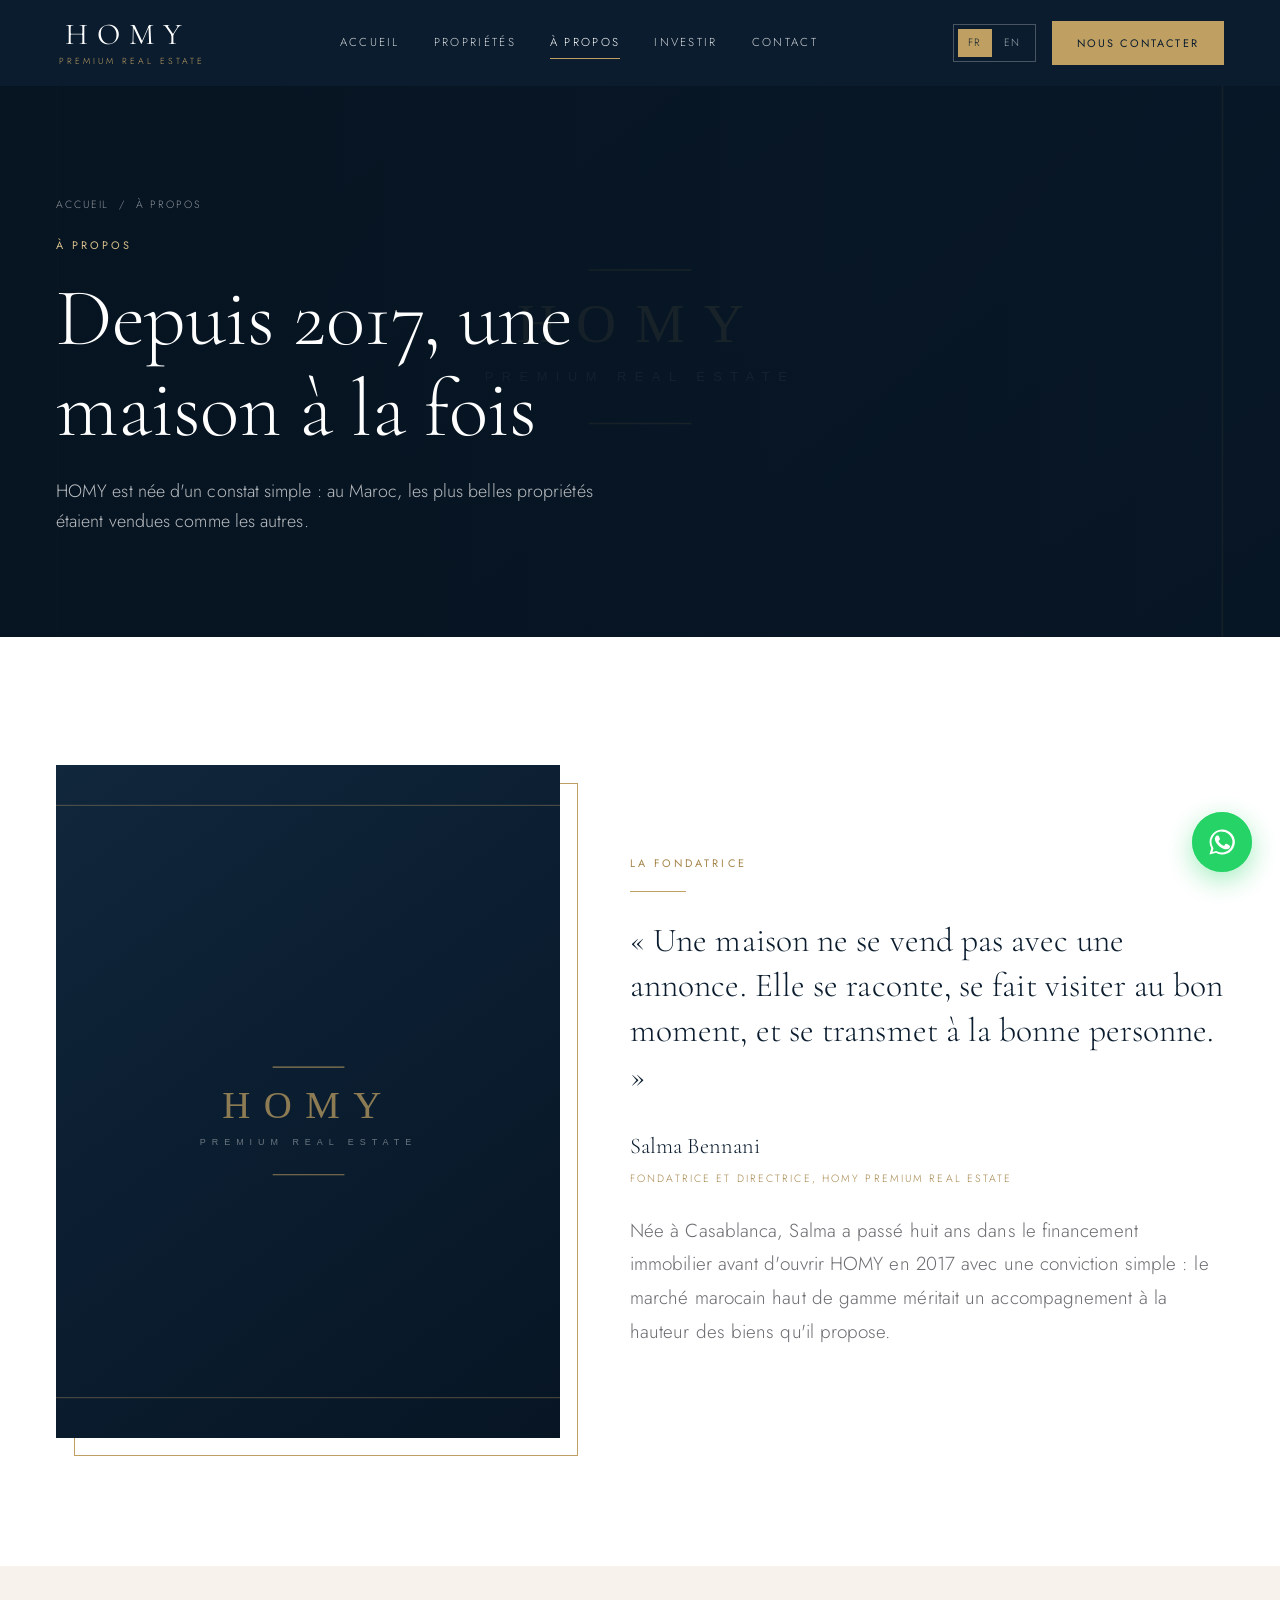
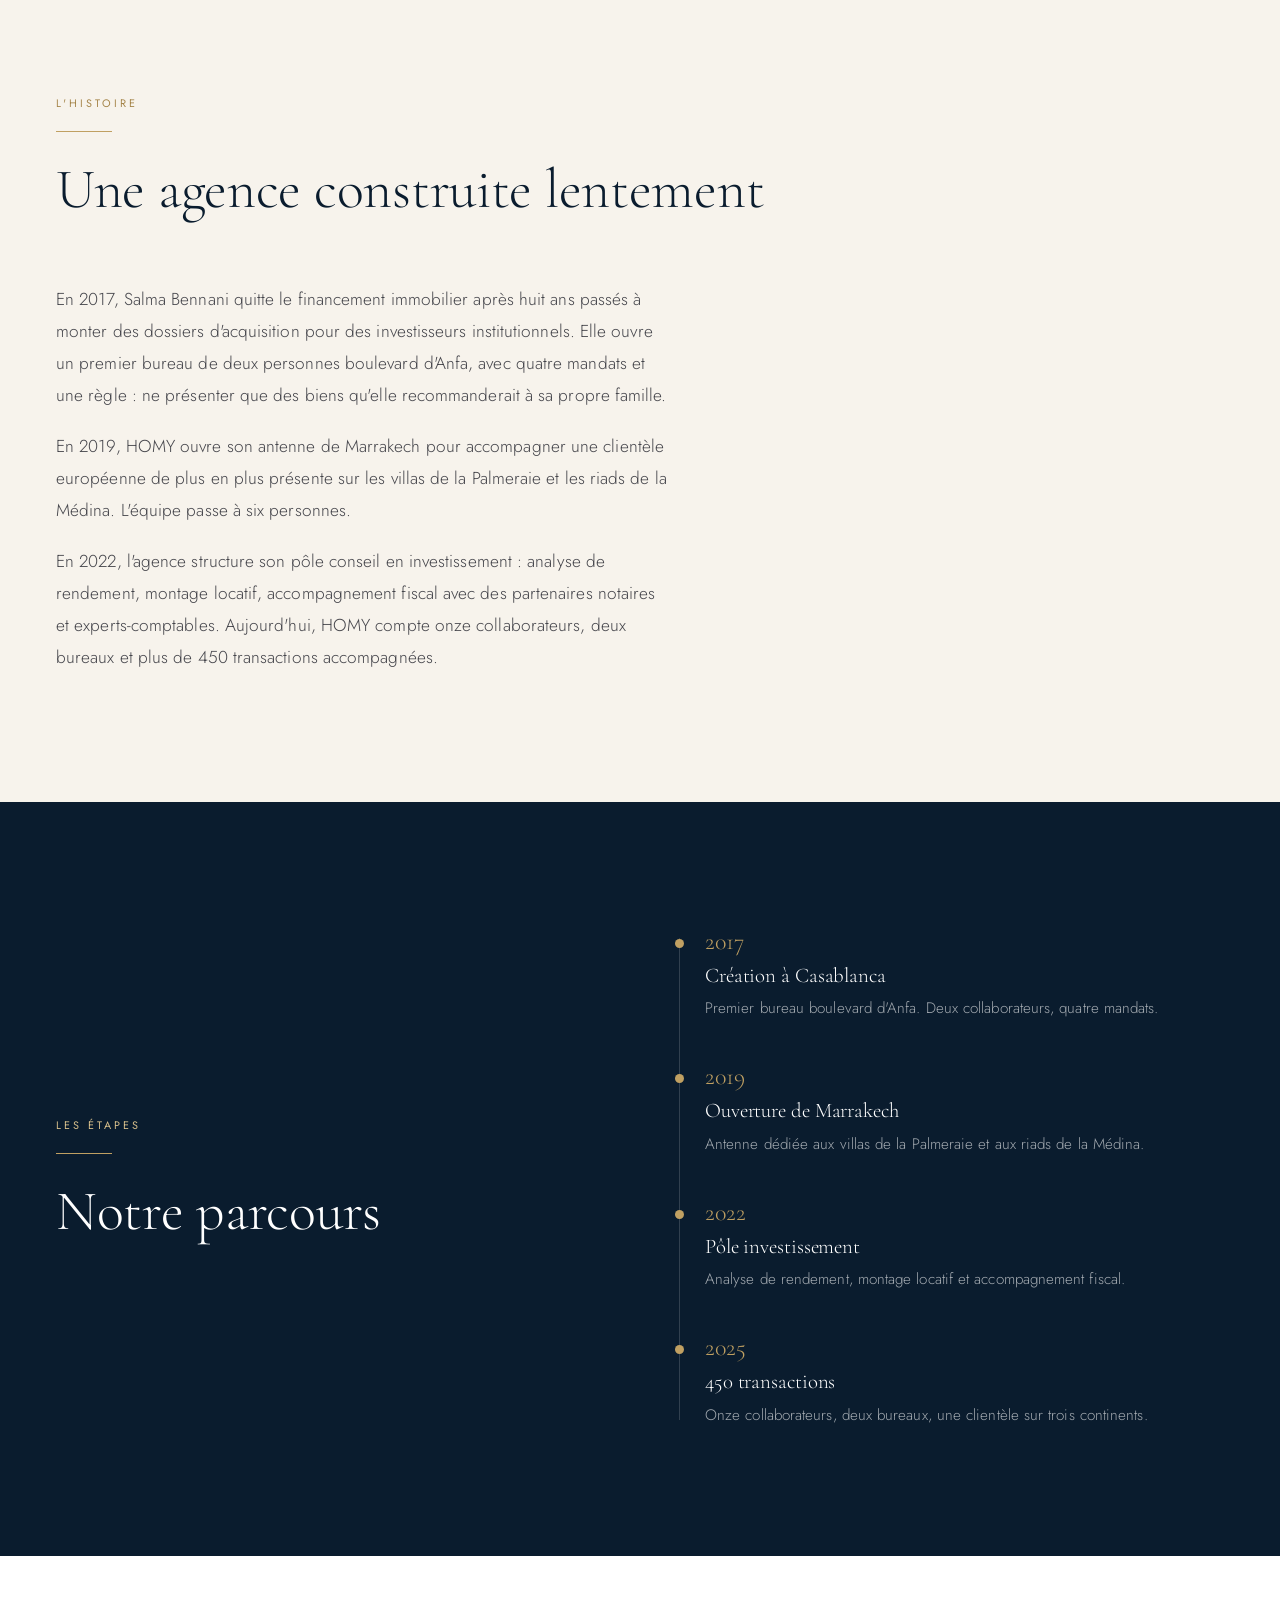
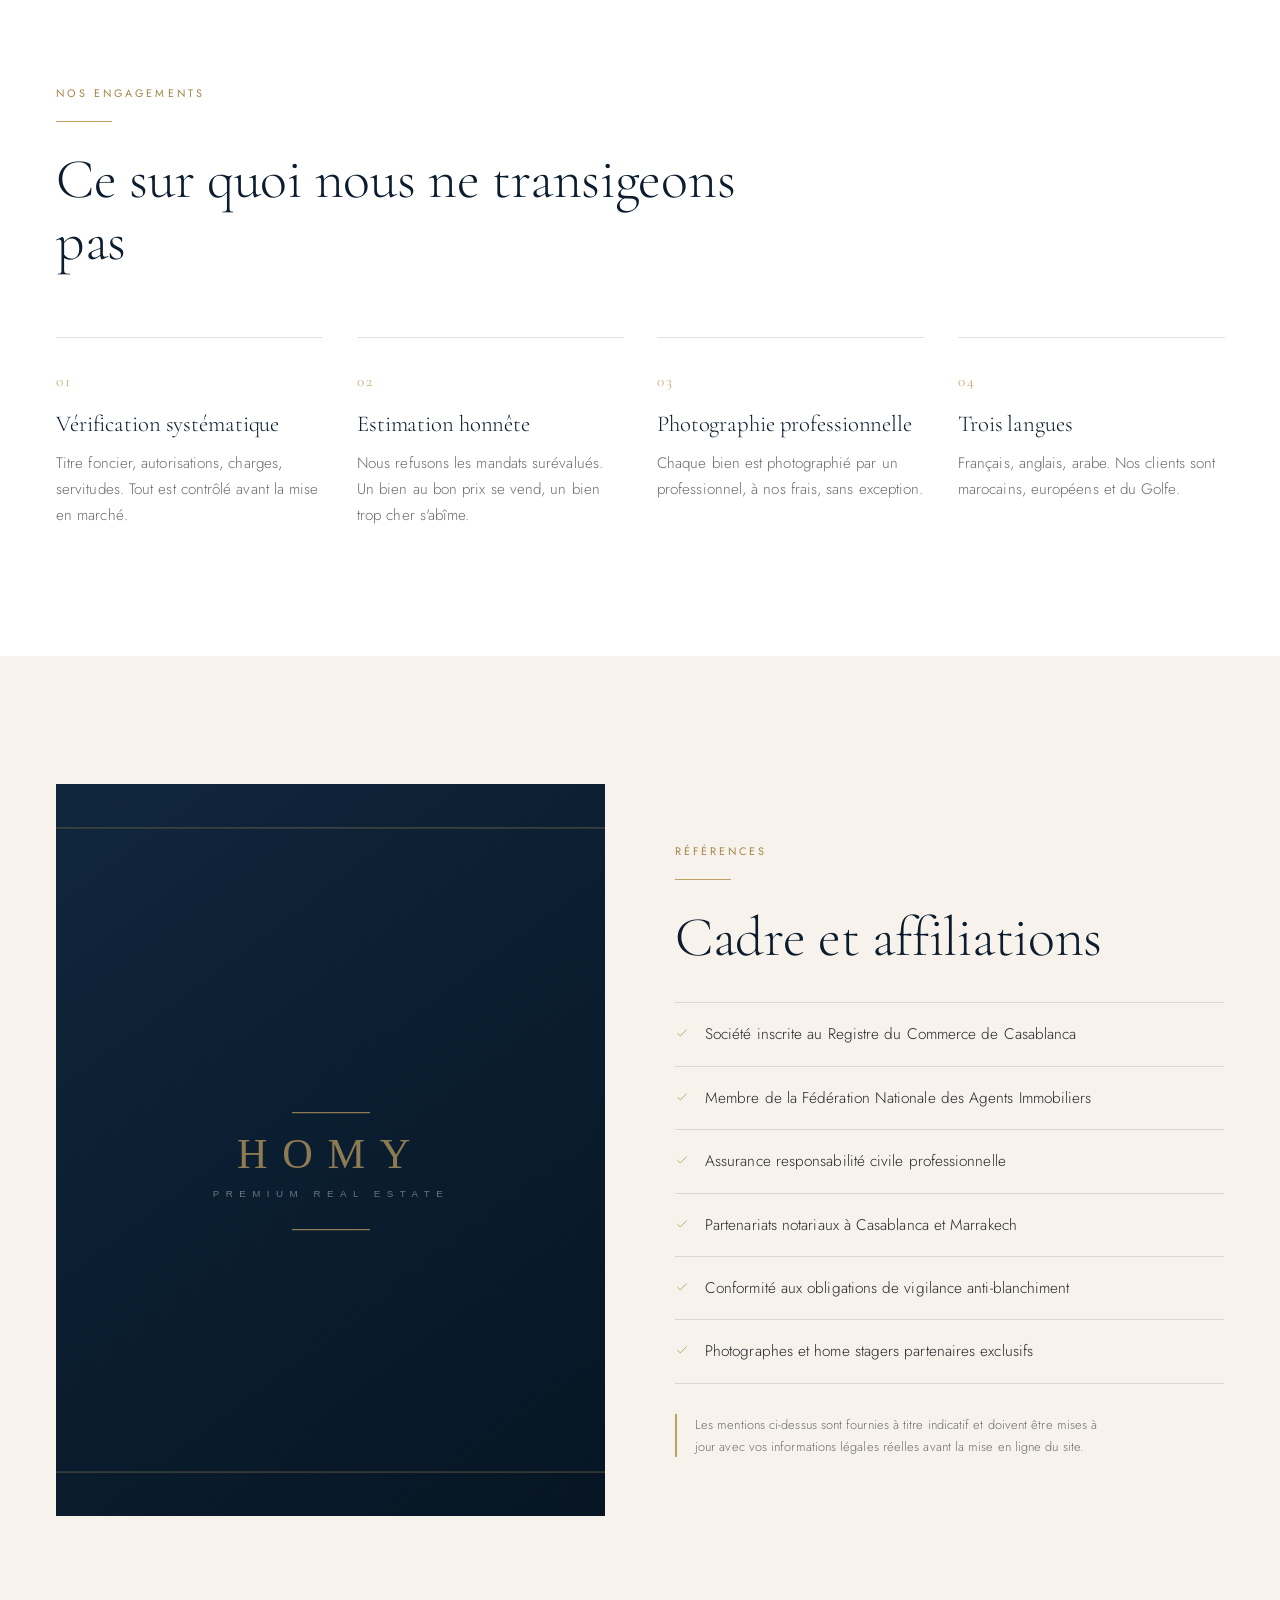
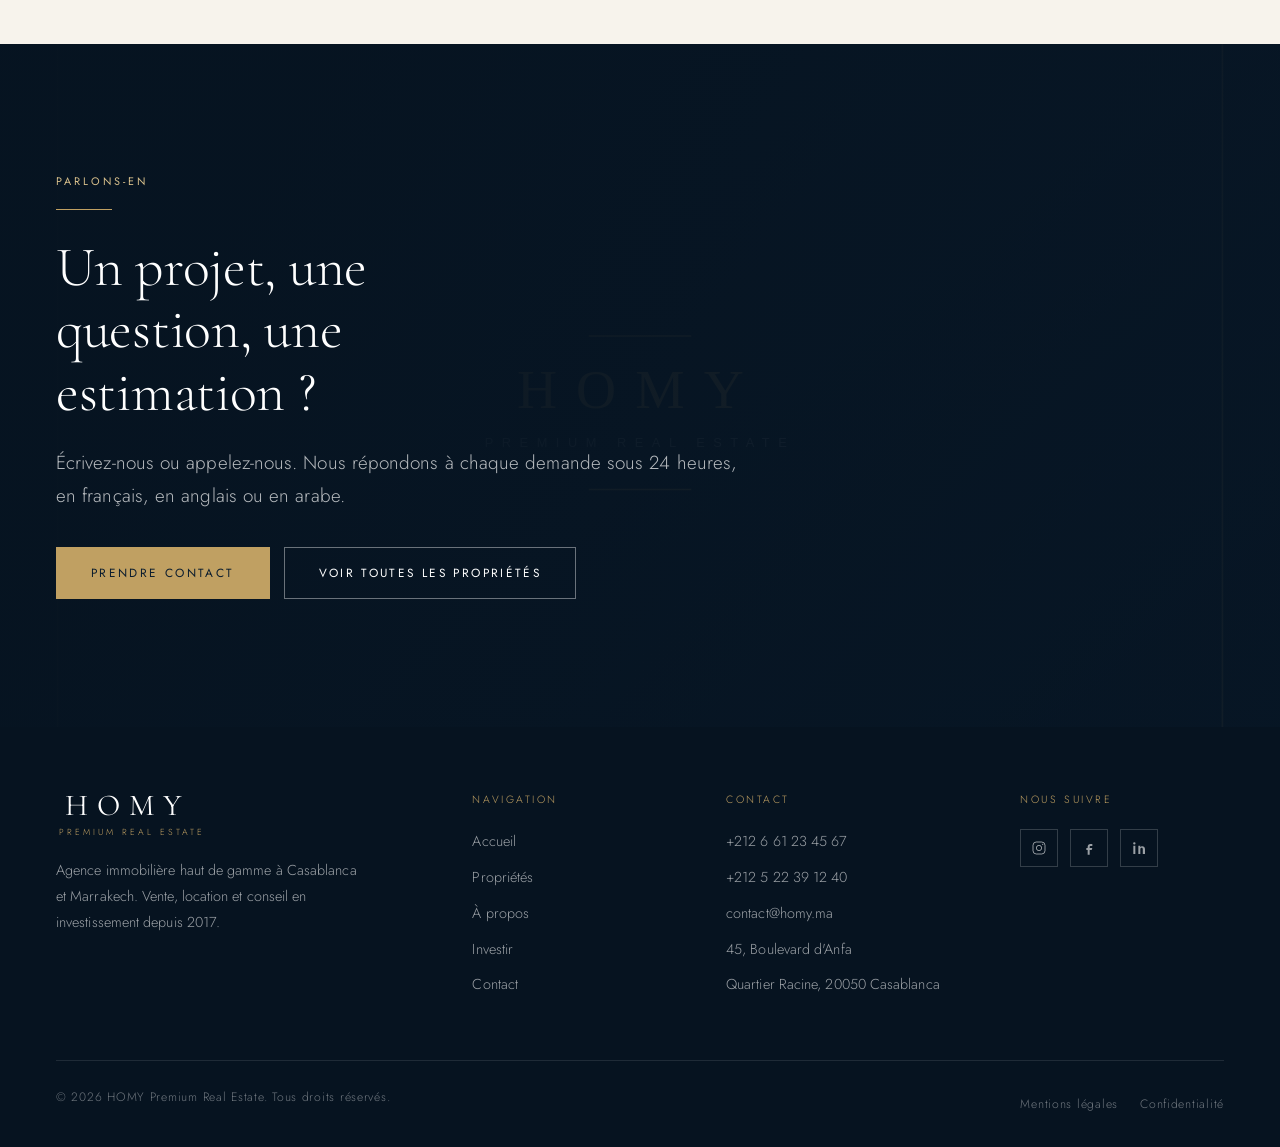
==== a-propos.html @ 91d481f9 "Build HOMY Premium Real Estate website Six-page static site for a luxury real estate agency in Casab" ====
<!DOCTYPE html>
<html lang="fr">
<head>
<meta charset="utf-8">
<meta name="viewport" content="width=device-width, initial-scale=1">
<title>À propos — HOMY Premium Real Estate</title>
<meta name="description" content="L'histoire de HOMY Premium Real Estate depuis 2017 : la fondatrice Salma Bennani, nos engagements et nos références à Casablanca et Marrakech.">
<meta name="theme-color" content="#0A1C2E">

<link rel="icon" href="data:image/svg+xml,%3Csvg xmlns='http://www.w3.org/2000/svg' viewBox='0 0 32 32'%3E%3Crect width='32' height='32' fill='%230A1C2E'/%3E%3Ctext x='16' y='22' font-family='Georgia,serif' font-size='15' fill='%23C0A062' text-anchor='middle'%3EH%3C/text%3E%3C/svg%3E">

<link rel="preconnect" href="https://fonts.googleapis.com">
<link rel="preconnect" href="https://fonts.gstatic.com" crossorigin>
<link rel="preconnect" href="https://images.unsplash.com" crossorigin>
<link href="https://fonts.googleapis.com/css2?family=Cormorant+Garamond:wght@300;400;500&family=Jost:wght@200;300;400;500&display=swap" rel="stylesheet">
<link rel="stylesheet" href="css/style.css">
</head>

<body data-page="about" data-title-key="about.hero.title">

<div data-header></div>

<!-- ===================================================== PAGE HEADER -->
<section class="page-hero">
  <div class="page-hero__media">
    <img src="https://images.unsplash.com/photo-1600607687939-ce8a6c25118c?auto=format&fit=crop&w=1600&q=80"
         alt="" fetchpriority="high" decoding="async" width="1600" height="1067">
  </div>
  <div class="container">
    <nav class="breadcrumb" aria-label="Fil d'Ariane">
      <a href="index.html" data-i18n="nav.home"></a>
      <span>/</span>
      <span data-i18n="nav.about"></span>
    </nav>
    <span class="eyebrow eyebrow--light" data-i18n="about.hero.eyebrow"></span>
    <h1 data-i18n="about.hero.title"></h1>
    <p data-i18n="about.hero.text"></p>
  </div>
</section>

<!-- ========================================================= FOUNDER -->
<section class="section">
  <div class="container">
    <div class="founder">
      <div class="founder__media" data-reveal>
        <img src="https://images.unsplash.com/photo-1580489944761-15a19d654956?auto=format&fit=crop&w=900&q=80"
             alt="Salma Bennani, fondatrice de HOMY Premium Real Estate"
             loading="lazy" decoding="async" width="900" height="1200">
      </div>
      <div data-reveal data-reveal-delay="2">
        <span class="eyebrow" data-i18n="founder.eyebrow"></span>
        <div class="rule"></div>
        <p class="founder__quote" data-i18n="founder.quote"></p>
        <p class="founder__name" data-i18n="founder.name"></p>
        <p class="founder__role" data-i18n="founder.role"></p>
        <p class="lead" data-i18n="founder.text"></p>
      </div>
    </div>
  </div>
</section>

<!-- =========================================================== STORY -->
<section class="section section--cream">
  <div class="container">
    <div class="section-head" data-reveal>
      <span class="eyebrow" data-i18n="about.story.eyebrow"></span>
      <div class="rule"></div>
      <h2 data-i18n="about.story.title"></h2>
    </div>
    <div class="prose" data-reveal data-reveal-delay="2">
      <p data-i18n="about.story.p1"></p>
      <p data-i18n="about.story.p2"></p>
      <p data-i18n="about.story.p3"></p>
    </div>
  </div>
</section>

<!-- ======================================================== TIMELINE -->
<section class="section section--navy">
  <div class="container">
    <div class="split">
      <div data-reveal>
        <span class="eyebrow eyebrow--light" data-i18n="about.timeline.eyebrow"></span>
        <div class="rule"></div>
        <h2 data-i18n="about.timeline.title"></h2>
      </div>

      <div class="timeline" data-reveal data-reveal-delay="2">
        <div class="timeline__item">
          <div class="timeline__year" data-i18n="about.timeline.1.year"></div>
          <h3 data-i18n="about.timeline.1.title"></h3>
          <p data-i18n="about.timeline.1.text"></p>
        </div>
        <div class="timeline__item">
          <div class="timeline__year" data-i18n="about.timeline.2.year"></div>
          <h3 data-i18n="about.timeline.2.title"></h3>
          <p data-i18n="about.timeline.2.text"></p>
        </div>
        <div class="timeline__item">
          <div class="timeline__year" data-i18n="about.timeline.3.year"></div>
          <h3 data-i18n="about.timeline.3.title"></h3>
          <p data-i18n="about.timeline.3.text"></p>
        </div>
        <div class="timeline__item">
          <div class="timeline__year" data-i18n="about.timeline.4.year"></div>
          <h3 data-i18n="about.timeline.4.title"></h3>
          <p data-i18n="about.timeline.4.text"></p>
        </div>
      </div>
    </div>
  </div>
</section>

<!-- ========================================================== VALUES -->
<section class="section">
  <div class="container">
    <div class="section-head" data-reveal>
      <span class="eyebrow" data-i18n="about.values.eyebrow"></span>
      <div class="rule"></div>
      <h2 data-i18n="about.values.title"></h2>
    </div>

    <div class="grid grid--4">
      <article class="feature" data-reveal data-reveal-delay="1">
        <div class="feature__num">01</div>
        <h3 data-i18n="about.values.1.title"></h3>
        <p data-i18n="about.values.1.text"></p>
      </article>
      <article class="feature" data-reveal data-reveal-delay="2">
        <div class="feature__num">02</div>
        <h3 data-i18n="about.values.2.title"></h3>
        <p data-i18n="about.values.2.text"></p>
      </article>
      <article class="feature" data-reveal data-reveal-delay="3">
        <div class="feature__num">03</div>
        <h3 data-i18n="about.values.3.title"></h3>
        <p data-i18n="about.values.3.text"></p>
      </article>
      <article class="feature" data-reveal data-reveal-delay="4">
        <div class="feature__num">04</div>
        <h3 data-i18n="about.values.4.title"></h3>
        <p data-i18n="about.values.4.text"></p>
      </article>
    </div>
  </div>
</section>

<!-- ===================================================== CREDENTIALS -->
<section class="section section--cream">
  <div class="container">
    <div class="split">
      <div class="split__media" data-reveal>
        <img src="https://images.unsplash.com/photo-1600566753086-00f18fb6b3ea?auto=format&fit=crop&w=1000&q=80"
             alt="Bureau HOMY, boulevard d'Anfa, Casablanca"
             loading="lazy" decoding="async" width="1000" height="1333">
      </div>
      <div data-reveal data-reveal-delay="2">
        <span class="eyebrow" data-i18n="about.credentials.eyebrow"></span>
        <div class="rule"></div>
        <h2 style="margin-bottom:34px" data-i18n="about.credentials.title"></h2>

        <ul class="cred-list">
          <li><svg width="14" height="14" viewBox="0 0 24 24" fill="none" stroke="currentColor" stroke-width="1.6"><path d="M4 12l5 5L20 6"/></svg><span data-i18n="about.credentials.1"></span></li>
          <li><svg width="14" height="14" viewBox="0 0 24 24" fill="none" stroke="currentColor" stroke-width="1.6"><path d="M4 12l5 5L20 6"/></svg><span data-i18n="about.credentials.2"></span></li>
          <li><svg width="14" height="14" viewBox="0 0 24 24" fill="none" stroke="currentColor" stroke-width="1.6"><path d="M4 12l5 5L20 6"/></svg><span data-i18n="about.credentials.3"></span></li>
          <li><svg width="14" height="14" viewBox="0 0 24 24" fill="none" stroke="currentColor" stroke-width="1.6"><path d="M4 12l5 5L20 6"/></svg><span data-i18n="about.credentials.4"></span></li>
          <li><svg width="14" height="14" viewBox="0 0 24 24" fill="none" stroke="currentColor" stroke-width="1.6"><path d="M4 12l5 5L20 6"/></svg><span data-i18n="about.credentials.5"></span></li>
          <li><svg width="14" height="14" viewBox="0 0 24 24" fill="none" stroke="currentColor" stroke-width="1.6"><path d="M4 12l5 5L20 6"/></svg><span data-i18n="about.credentials.6"></span></li>
        </ul>

        <p class="note" data-i18n="about.credentials.note"></p>
      </div>
    </div>
  </div>
</section>

<!-- ============================================================= CTA -->
<section class="section cta-band">
  <div class="cta-band__media">
    <img src="https://images.unsplash.com/photo-1600585154526-990dced4db0d?auto=format&fit=crop&w=1600&q=80"
         alt="" loading="lazy" decoding="async" width="1600" height="1067">
  </div>
  <div class="container">
    <div data-reveal>
      <span class="eyebrow eyebrow--light" data-i18n="cta.eyebrow"></span>
      <div class="rule"></div>
      <h2 data-i18n="cta.title"></h2>
      <p class="lead" style="margin-top:22px" data-i18n="cta.text"></p>
      <div class="btn-row">
        <a class="btn btn--gold" href="contact.html" data-i18n="cta.button"></a>
        <a class="btn btn--ghost" href="proprietes.html" data-i18n="common.viewAll"></a>
      </div>
    </div>
  </div>
</section>

<div data-footer></div>

<script src="js/config.js"></script>
<script src="js/i18n.js"></script>
<script src="js/listings-backup.js"></script>
<script src="js/data.js"></script>
<script src="js/app.js"></script>
<script src="js/pages.js"></script>
</body>
</html>
---- css/style.css ----
/* =========================================================================
   HOMY — PREMIUM REAL ESTATE
   Design system and stylesheet
   -------------------------------------------------------------------------
   Contents
     01. Design tokens (colours, fonts, spacing)
     02. Reset and base
     03. Typography
     04. Layout helpers
     05. Buttons and links
     06. Header and navigation
     07. Hero
     08. Search panel
     09. Property cards
     10. Why HOMY / feature grids
     11. Statistics band
     12. Founder
     13. Testimonials
     14. Call-to-action band
     15. Footer
     16. Floating WhatsApp button
     17. Interior page headers
     18. Filters (properties page)
     19. Single property page
     20. About page
     21. Invest page
     22. Contact page
     23. Reveal animations
   ========================================================================= */


/* =========================================================================
   01. DESIGN TOKENS
   ========================================================================= */
:root {
  /* Colours */
  --navy:        #0A1C2E;
  --navy-deep:   #061320;
  --navy-soft:   #16324B;
  --gold:        #C0A062;
  --gold-light:  #D9C08C;
  --gold-dark:   #A5854A;
  --cream:       #F7F3EC;
  --cream-deep:  #EFE9DE;
  --white:       #FFFFFF;
  --charcoal:    #26262B;
  --muted:       #6B6B70;
  --line:        rgba(10, 28, 46, 0.12);
  --line-light:  rgba(255, 255, 255, 0.16);

  /* Type */
  --font-serif: "Cormorant Garamond", "Times New Roman", Georgia, serif;
  --font-sans:  "Jost", "Helvetica Neue", Helvetica, Arial, sans-serif;

  /* Spacing */
  --gutter: 22px;
  --section-y: 68px;
  --max: 1320px;

  /* Motion */
  --ease: cubic-bezier(0.22, 0.61, 0.36, 1);
  --slow: 0.7s;
  --fast: 0.3s;

  /* Elevation */
  --shadow-sm: 0 2px 14px rgba(10, 28, 46, 0.06);
  --shadow-md: 0 14px 44px rgba(10, 28, 46, 0.10);
  --shadow-lg: 0 30px 80px rgba(10, 28, 46, 0.16);

  --header-h: 74px;
}

@media (min-width: 760px) {
  :root { --gutter: 40px; --section-y: 96px; --header-h: 86px; }
}
@media (min-width: 1180px) {
  :root { --gutter: 56px; --section-y: 128px; }
}


/* =========================================================================
   02. RESET AND BASE
   ========================================================================= */
*, *::before, *::after { box-sizing: border-box; }

html {
  -webkit-text-size-adjust: 100%;
  scroll-behavior: smooth;
  scroll-padding-top: calc(var(--header-h) + 20px);
}

body {
  margin: 0;
  background: var(--white);
  color: var(--charcoal);
  font-family: var(--font-sans);
  font-size: 16px;
  font-weight: 300;
  line-height: 1.72;
  letter-spacing: 0.005em;
  overflow-x: hidden;
  -webkit-font-smoothing: antialiased;
  -moz-osx-font-smoothing: grayscale;
}

body.no-scroll { overflow: hidden; }

img { max-width: 100%; height: auto; display: block; }

a { color: inherit; text-decoration: none; }

button, input, select, textarea {
  font: inherit;
  color: inherit;
}

button { cursor: pointer; background: none; border: none; padding: 0; }

::selection { background: var(--gold); color: var(--navy); }

:focus-visible {
  outline: 2px solid var(--gold);
  outline-offset: 3px;
}

hr {
  border: 0;
  border-top: 1px solid var(--line);
  margin: 0;
}


/* =========================================================================
   03. TYPOGRAPHY
   ========================================================================= */
h1, h2, h3, h4 {
  font-family: var(--font-serif);
  font-weight: 300;
  line-height: 1.12;
  letter-spacing: -0.005em;
  margin: 0;
  color: var(--navy);
}

h1 { font-size: clamp(2.5rem, 8vw, 5.1rem); }
h2 { font-size: clamp(2rem, 5.4vw, 3.5rem); }
h3 { font-size: clamp(1.35rem, 3vw, 1.9rem); }
h4 { font-size: clamp(1.1rem, 2.2vw, 1.35rem); }

p { margin: 0 0 1.1em; }
p:last-child { margin-bottom: 0; }

/* Small gold label above a heading */
.eyebrow {
  display: block;
  font-family: var(--font-sans);
  font-size: 0.68rem;
  font-weight: 400;
  letter-spacing: 0.28em;
  text-transform: uppercase;
  color: var(--gold-dark);
  margin: 0 0 18px;
}
.eyebrow--light { color: var(--gold-light); }

.lead {
  font-size: clamp(1.02rem, 1.9vw, 1.18rem);
  line-height: 1.78;
  color: var(--muted);
  max-width: 62ch;
}

.section-head { max-width: 720px; margin-bottom: 44px; }
.section-head .lead { margin-top: 22px; }
.section-head--center { margin-left: auto; margin-right: auto; text-align: center; }
.section-head--center .lead { margin-left: auto; margin-right: auto; }

@media (min-width: 760px) {
  .section-head { margin-bottom: 64px; }
}

/* A thin gold rule used as a decorative divider */
.rule {
  width: 56px;
  height: 1px;
  background: var(--gold);
  margin: 0 0 26px;
}
.section-head--center .rule { margin-left: auto; margin-right: auto; }


/* =========================================================================
   04. LAYOUT HELPERS
   ========================================================================= */
.container {
  width: 100%;
  max-width: var(--max);
  margin: 0 auto;
  padding-inline: var(--gutter);
}
.container--narrow { max-width: 900px; }

.section { padding-block: var(--section-y); }
.section--tight { padding-block: calc(var(--section-y) * 0.62); }
.section--cream { background: var(--cream); }
.section--navy { background: var(--navy); color: rgba(255,255,255,0.78); }
.section--navy h1, .section--navy h2, .section--navy h3, .section--navy h4 { color: var(--white); }
.section--navy .lead { color: rgba(255,255,255,0.66); }

.grid { display: grid; gap: 26px; }

@media (min-width: 700px)  { .grid--2 { grid-template-columns: repeat(2, 1fr); } }
@media (min-width: 700px)  { .grid--3 { grid-template-columns: repeat(2, 1fr); } }
@media (min-width: 1060px) { .grid--3 { grid-template-columns: repeat(3, 1fr); } }
@media (min-width: 700px)  { .grid--4 { grid-template-columns: repeat(2, 1fr); } }
@media (min-width: 1060px) { .grid--4 { grid-template-columns: repeat(4, 1fr); } }

@media (min-width: 900px) { .grid { gap: 34px; } }

.visually-hidden {
  position: absolute !important;
  width: 1px; height: 1px;
  padding: 0; margin: -1px;
  overflow: hidden;
  clip: rect(0 0 0 0);
  white-space: nowrap;
  border: 0;
}


/* =========================================================================
   05. BUTTONS AND LINKS
   ========================================================================= */
.btn {
  display: inline-flex;
  align-items: center;
  justify-content: center;
  gap: 11px;
  padding: 15px 34px;
  font-family: var(--font-sans);
  font-size: 0.74rem;
  font-weight: 400;
  letter-spacing: 0.2em;
  text-transform: uppercase;
  border: 1px solid transparent;
  background: var(--navy);
  color: var(--white);
  transition: background var(--fast) var(--ease),
              color var(--fast) var(--ease),
              border-color var(--fast) var(--ease),
              transform var(--fast) var(--ease);
  white-space: nowrap;
}
.btn:hover { background: var(--navy-soft); transform: translateY(-2px); }

.btn--gold { background: var(--gold); color: var(--navy); }
.btn--gold:hover { background: var(--gold-light); }

.btn--outline {
  background: transparent;
  border-color: var(--navy);
  color: var(--navy);
}
.btn--outline:hover { background: var(--navy); color: var(--white); }

.btn--ghost {
  background: transparent;
  border-color: rgba(255,255,255,0.4);
  color: var(--white);
}
.btn--ghost:hover { background: var(--white); color: var(--navy); border-color: var(--white); }

.btn--whatsapp { background: #1FA855; color: #fff; }
.btn--whatsapp:hover { background: #178c46; }

.btn--block { width: 100%; }
.btn--sm { padding: 12px 24px; font-size: 0.68rem; }

/* Understated text link with an animated gold underline */
.link-arrow {
  display: inline-flex;
  align-items: center;
  gap: 12px;
  font-size: 0.74rem;
  letter-spacing: 0.2em;
  text-transform: uppercase;
  color: var(--navy);
  padding-bottom: 6px;
  border-bottom: 1px solid var(--line);
  transition: border-color var(--fast) var(--ease), color var(--fast) var(--ease);
}
.link-arrow svg { transition: transform var(--fast) var(--ease); }
.link-arrow:hover { border-color: var(--gold); color: var(--gold-dark); }
.link-arrow:hover svg { transform: translateX(6px); }
.link-arrow--light { color: var(--white); border-color: var(--line-light); }
.link-arrow--light:hover { color: var(--gold-light); border-color: var(--gold); }

.btn-row {
  display: flex;
  flex-wrap: wrap;
  gap: 14px;
  margin-top: 34px;
}


/* =========================================================================
   06. HEADER AND NAVIGATION
   ========================================================================= */
.site-header {
  position: fixed;
  inset: 0 0 auto 0;
  z-index: 900;
  height: var(--header-h);
  display: flex;
  align-items: center;
  background: var(--navy);
  transition: background var(--slow) var(--ease), box-shadow var(--slow) var(--ease);
}

/* Transparent over the homepage hero, solid once scrolled */
.site-header--transparent { background: transparent; }
.site-header--transparent.is-stuck { background: var(--navy); box-shadow: 0 1px 0 rgba(255,255,255,0.08); }

.site-header .container {
  display: flex;
  align-items: center;
  justify-content: space-between;
  gap: 20px;
}

.brand { display: flex; flex-direction: column; line-height: 1; }
.brand__name {
  font-family: var(--font-serif);
  font-size: 1.6rem;
  font-weight: 400;
  letter-spacing: 0.3em;
  color: var(--white);
  padding-left: 0.3em;
}
.brand__line {
  font-size: 0.5rem;
  letter-spacing: 0.34em;
  text-transform: uppercase;
  color: var(--gold);
  margin-top: 6px;
  padding-left: 0.35em;
}
@media (min-width: 760px) {
  .brand__name { font-size: 1.9rem; }
  .brand__line { font-size: 0.55rem; }
}

.nav { display: none; }

@media (min-width: 1060px) {
  .nav { display: flex; align-items: center; gap: 34px; }
}

.nav__link {
  position: relative;
  font-size: 0.72rem;
  letter-spacing: 0.2em;
  text-transform: uppercase;
  color: rgba(255,255,255,0.82);
  padding-block: 6px;
  transition: color var(--fast) var(--ease);
}
.nav__link::after {
  content: "";
  position: absolute;
  left: 0; bottom: 0;
  width: 100%; height: 1px;
  background: var(--gold);
  transform: scaleX(0);
  transform-origin: right;
  transition: transform var(--slow) var(--ease);
}
.nav__link:hover { color: var(--white); }
.nav__link:hover::after,
.nav__link.is-active::after { transform: scaleX(1); transform-origin: left; }
.nav__link.is-active { color: var(--white); }

.header-tools { display: flex; align-items: center; gap: 16px; }

/* Language switch */
.lang {
  display: flex;
  align-items: center;
  gap: 2px;
  border: 1px solid rgba(255,255,255,0.25);
  padding: 4px;
}
.lang__btn {
  font-size: 0.66rem;
  letter-spacing: 0.14em;
  text-transform: uppercase;
  color: rgba(255,255,255,0.62);
  padding: 5px 10px;
  transition: color var(--fast) var(--ease), background var(--fast) var(--ease);
}
.lang__btn:hover { color: var(--white); }
.lang__btn.is-active { background: var(--gold); color: var(--navy); }

.header-cta { display: none; }
@media (min-width: 1240px) { .header-cta { display: inline-flex; } }

/* Burger */
.burger {
  display: flex;
  flex-direction: column;
  justify-content: center;
  gap: 6px;
  width: 34px;
  height: 34px;
}
@media (min-width: 1060px) { .burger { display: none; } }
.burger span {
  display: block;
  height: 1px;
  width: 100%;
  background: var(--white);
  transition: transform var(--fast) var(--ease), opacity var(--fast) var(--ease);
}
.burger.is-open span:nth-child(1) { transform: translateY(3.5px) rotate(45deg); }
.burger.is-open span:nth-child(2) { opacity: 0; }
.burger.is-open span:nth-child(3) { transform: translateY(-3.5px) rotate(-45deg); }

/* Mobile drawer */
.mobile-nav {
  position: fixed;
  inset: 0;
  z-index: 890;
  background: var(--navy);
  padding: calc(var(--header-h) + 40px) var(--gutter) 48px;
  display: flex;
  flex-direction: column;
  opacity: 0;
  visibility: hidden;
  transform: translateY(-14px);
  transition: opacity var(--slow) var(--ease), transform var(--slow) var(--ease), visibility var(--slow);
  overflow-y: auto;
}
.mobile-nav.is-open { opacity: 1; visibility: visible; transform: none; }
@media (min-width: 1060px) { .mobile-nav { display: none; } }

.mobile-nav__link {
  font-family: var(--font-serif);
  font-size: 2rem;
  color: var(--white);
  padding: 15px 0;
  border-bottom: 1px solid rgba(255,255,255,0.1);
  transition: color var(--fast) var(--ease), padding-left var(--fast) var(--ease);
}
.mobile-nav__link:hover { color: var(--gold); padding-left: 10px; }
.mobile-nav__footer { margin-top: auto; padding-top: 40px; }
.mobile-nav__footer .btn { width: 100%; }
.mobile-nav__contact {
  margin-top: 26px;
  font-size: 0.85rem;
  color: rgba(255,255,255,0.6);
  letter-spacing: 0.04em;
}
.mobile-nav__contact a { display: block; margin-bottom: 6px; color: rgba(255,255,255,0.82); }

/* Pushes page content below the fixed header (all pages except the home hero) */
.page-offset { padding-top: var(--header-h); }


/* =========================================================================
   07. HERO
   ========================================================================= */
.hero {
  position: relative;
  min-height: 100svh;
  display: flex;
  align-items: flex-end;
  color: var(--white);
  overflow: hidden;
}
.hero__media { position: absolute; inset: 0; }
.hero__media img {
  width: 100%;
  height: 100%;
  object-fit: cover;
  transform: scale(1.06);
  animation: heroZoom 14s var(--ease) forwards;
}
@keyframes heroZoom { to { transform: scale(1); } }

.hero__media::after {
  content: "";
  position: absolute;
  inset: 0;
  background:
    linear-gradient(to top, rgba(6,19,32,0.92) 0%, rgba(6,19,32,0.42) 45%, rgba(6,19,32,0.55) 100%);
}

.hero__inner {
  position: relative;
  z-index: 2;
  width: 100%;
  padding-bottom: 54px;
  padding-top: calc(var(--header-h) + 60px);
}
@media (min-width: 760px) { .hero__inner { padding-bottom: 80px; } }

.hero h1 {
  color: var(--white);
  max-width: 15ch;
  margin-bottom: 24px;
}
.hero__text {
  max-width: 52ch;
  color: rgba(255,255,255,0.78);
  font-size: clamp(1rem, 2vw, 1.15rem);
}

/* Staggered entrance */
.hero .eyebrow,
.hero h1,
.hero__text,
.hero .btn-row {
  opacity: 0;
  transform: translateY(26px);
  animation: heroUp 1s var(--ease) forwards;
}
.hero .eyebrow   { animation-delay: 0.15s; }
.hero h1         { animation-delay: 0.3s; }
.hero__text      { animation-delay: 0.45s; }
.hero .btn-row   { animation-delay: 0.6s; }
@keyframes heroUp { to { opacity: 1; transform: none; } }

.hero__scroll {
  display: none;
  position: absolute;
  right: var(--gutter);
  bottom: 54px;
  z-index: 3;
  writing-mode: vertical-rl;
  font-size: 0.62rem;
  letter-spacing: 0.3em;
  text-transform: uppercase;
  color: rgba(255,255,255,0.6);
  align-items: center;
  gap: 14px;
}
@media (min-width: 1060px) { .hero__scroll { display: flex; } }
.hero__scroll::after {
  content: "";
  width: 1px;
  height: 64px;
  background: linear-gradient(to bottom, var(--gold), transparent);
}


/* =========================================================================
   08. SEARCH PANEL
   ========================================================================= */
.search-wrap {
  position: relative;
  z-index: 5;
  margin-top: -1px;
}
.search-panel {
  background: var(--white);
  box-shadow: var(--shadow-md);
  padding: 26px var(--gutter);
}
@media (min-width: 1060px) {
  .search-wrap { margin-top: -56px; }
  .search-panel { padding: 34px 40px; }
}

.search-panel form {
  display: grid;
  gap: 18px;
}
@media (min-width: 700px) { .search-panel form { grid-template-columns: repeat(2, 1fr); } }
@media (min-width: 1060px) { .search-panel form { grid-template-columns: repeat(4, 1fr) auto; align-items: end; } }

.field { display: flex; flex-direction: column; gap: 8px; min-width: 0; }
.field__label {
  font-size: 0.62rem;
  letter-spacing: 0.22em;
  text-transform: uppercase;
  color: var(--muted);
}
.field select,
.field input,
.field textarea {
  width: 100%;
  border: 0;
  border-bottom: 1px solid var(--line);
  background: transparent;
  padding: 9px 0;
  font-size: 0.96rem;
  font-weight: 300;
  color: var(--navy);
  border-radius: 0;
  transition: border-color var(--fast) var(--ease);
}
.field select {
  appearance: none;
  -webkit-appearance: none;
  background-image: url("data:image/svg+xml,%3Csvg xmlns='http://www.w3.org/2000/svg' width='12' height='8' viewBox='0 0 12 8'%3E%3Cpath d='M1 1l5 5 5-5' fill='none' stroke='%23C0A062' stroke-width='1.3'/%3E%3C/svg%3E");
  background-repeat: no-repeat;
  background-position: right 2px center;
  padding-right: 24px;
  cursor: pointer;
}
.field select:focus,
.field input:focus,
.field textarea:focus { outline: none; border-color: var(--gold); }
.field textarea { resize: vertical; min-height: 130px; }
.field input::placeholder, .field textarea::placeholder { color: #A9A9AE; }


/* =========================================================================
   09. PROPERTY CARDS
   ========================================================================= */
.card {
  display: flex;
  flex-direction: column;
  background: var(--white);
  height: 100%;
}

.card__media {
  position: relative;
  overflow: hidden;
  aspect-ratio: 4 / 3;
  background: var(--cream-deep);
}
.card__media img {
  width: 100%; height: 100%;
  object-fit: cover;
  transition: transform 1.2s var(--ease);
}
.card:hover .card__media img { transform: scale(1.07); }

.card__media::after {
  content: "";
  position: absolute; inset: 0;
  background: linear-gradient(to top, rgba(6,19,32,0.35), transparent 55%);
  opacity: 0;
  transition: opacity var(--slow) var(--ease);
}
.card:hover .card__media::after { opacity: 1; }

.badge {
  position: absolute;
  top: 16px; left: 16px;
  z-index: 2;
  background: var(--white);
  color: var(--navy);
  font-size: 0.6rem;
  letter-spacing: 0.2em;
  text-transform: uppercase;
  padding: 7px 14px;
}
.badge--rent { background: var(--gold); color: var(--navy); }

.card__body { padding: 22px 0 0; display: flex; flex-direction: column; flex: 1; }

.card__meta {
  font-size: 0.62rem;
  letter-spacing: 0.22em;
  text-transform: uppercase;
  color: var(--gold-dark);
  margin-bottom: 11px;
}
.card__title {
  font-family: var(--font-serif);
  font-size: 1.42rem;
  line-height: 1.24;
  color: var(--navy);
  margin-bottom: 8px;
  transition: color var(--fast) var(--ease);
}
.card:hover .card__title { color: var(--gold-dark); }

.card__place {
  font-size: 0.9rem;
  color: var(--muted);
  margin-bottom: 18px;
}

.card__price {
  font-family: var(--font-serif);
  font-size: 1.5rem;
  color: var(--navy);
  margin-top: auto;
  padding-top: 16px;
  border-top: 1px solid var(--line);
}
.card__price span {
  font-family: var(--font-sans);
  font-size: 0.74rem;
  letter-spacing: 0.1em;
  color: var(--muted);
}

.card__specs {
  display: flex;
  flex-wrap: wrap;
  gap: 16px;
  margin-top: 14px;
  font-size: 0.78rem;
  letter-spacing: 0.06em;
  color: var(--muted);
}
.card__specs span { display: inline-flex; align-items: center; gap: 7px; }
.card__specs svg { flex: none; opacity: 0.65; }

/* Featured layout on the homepage: first card spans two columns on wide screens */
@media (min-width: 1060px) {
  .cards--featured { grid-template-columns: repeat(3, 1fr); }
}


/* =========================================================================
   10. WHY HOMY / FEATURE GRIDS
   ========================================================================= */
.feature {
  padding-top: 30px;
  border-top: 1px solid var(--line);
}
.feature__num {
  font-family: var(--font-serif);
  font-size: 0.95rem;
  color: var(--gold);
  letter-spacing: 0.1em;
  margin-bottom: 18px;
}
.feature h3 { margin-bottom: 12px; font-size: 1.42rem; }
.feature p { color: var(--muted); font-size: 0.95rem; }

.section--navy .feature { border-color: var(--line-light); }
.section--navy .feature p { color: rgba(255,255,255,0.62); }


/* =========================================================================
   11. STATISTICS BAND
   ========================================================================= */
.stats {
  display: grid;
  grid-template-columns: repeat(2, 1fr);
  gap: 1px;
  background: var(--line-light);
}
@media (min-width: 1060px) { .stats { grid-template-columns: repeat(4, 1fr); } }

.stat {
  background: var(--navy);
  padding: 36px 22px;
  text-align: center;
}
.stat__value {
  font-family: var(--font-serif);
  font-size: clamp(2.2rem, 5vw, 3.2rem);
  color: var(--gold);
  line-height: 1;
  margin-bottom: 12px;
}
.stat__label {
  font-size: 0.68rem;
  letter-spacing: 0.16em;
  text-transform: uppercase;
  color: rgba(255,255,255,0.6);
  line-height: 1.5;
}


/* =========================================================================
   12. FOUNDER
   ========================================================================= */
.founder { display: grid; gap: 40px; align-items: center; }
@media (min-width: 900px) { .founder { grid-template-columns: 0.85fr 1fr; gap: 70px; } }

.founder__media { position: relative; }
.founder__media img { width: 100%; aspect-ratio: 3 / 4; object-fit: cover; }
.founder__media::before {
  content: "";
  position: absolute;
  inset: 18px -18px -18px 18px;
  border: 1px solid var(--gold);
  z-index: -1;
}
.founder__quote {
  font-family: var(--font-serif);
  font-size: clamp(1.5rem, 3.2vw, 2.1rem);
  line-height: 1.35;
  color: var(--navy);
  margin-bottom: 28px;
}
.founder__name {
  font-family: var(--font-serif);
  font-size: 1.4rem;
  color: var(--navy);
  margin-bottom: 4px;
}
.founder__role {
  font-size: 0.66rem;
  letter-spacing: 0.2em;
  text-transform: uppercase;
  color: var(--gold-dark);
  margin-bottom: 26px;
}


/* =========================================================================
   13. TESTIMONIALS
   ========================================================================= */
.quote {
  background: var(--white);
  padding: 36px 30px;
  height: 100%;
  display: flex;
  flex-direction: column;
  border-top: 2px solid var(--gold);
  box-shadow: var(--shadow-sm);
}
.quote__mark {
  font-family: var(--font-serif);
  font-size: 3.4rem;
  line-height: 0.6;
  color: var(--gold);
  opacity: 0.5;
  margin-bottom: 20px;
}
.quote__text {
  font-family: var(--font-serif);
  font-size: 1.16rem;
  line-height: 1.6;
  color: var(--navy);
  margin-bottom: 26px;
}
.quote__author {
  margin-top: auto;
  font-size: 0.82rem;
  letter-spacing: 0.1em;
  color: var(--navy);
}
.quote__meta {
  font-size: 0.7rem;
  letter-spacing: 0.14em;
  text-transform: uppercase;
  color: var(--muted);
  margin-top: 5px;
}


/* =========================================================================
   14. CALL-TO-ACTION BAND
   ========================================================================= */
.cta-band {
  position: relative;
  color: var(--white);
  overflow: hidden;
  background: var(--navy);
}
.cta-band__media { position: absolute; inset: 0; }
.cta-band__media img { width: 100%; height: 100%; object-fit: cover; opacity: 0.34; }
.cta-band__media::after {
  content: "";
  position: absolute; inset: 0;
  background: linear-gradient(120deg, rgba(6,19,32,0.94) 20%, rgba(6,19,32,0.55) 100%);
}
.cta-band .container { position: relative; z-index: 2; }
.cta-band h2 { color: var(--white); max-width: 18ch; }
.cta-band .lead { color: rgba(255,255,255,0.7); }


/* =========================================================================
   15. FOOTER
   ========================================================================= */
.site-footer {
  background: var(--navy-deep);
  color: rgba(255,255,255,0.6);
  padding-top: 64px;
  font-size: 0.9rem;
}
.footer-grid {
  display: grid;
  gap: 40px;
  padding-bottom: 52px;
}
@media (min-width: 760px) { .footer-grid { grid-template-columns: 1.6fr 1fr 1.2fr; gap: 50px; } }
@media (min-width: 1060px) { .footer-grid { grid-template-columns: 1.8fr 1fr 1.2fr 1fr; } }

.footer-brand .brand { margin-bottom: 22px; }
.footer-about { max-width: 38ch; line-height: 1.8; }

.footer-title {
  font-size: 0.66rem;
  letter-spacing: 0.24em;
  text-transform: uppercase;
  color: var(--gold);
  margin-bottom: 20px;
}
.footer-list { list-style: none; margin: 0; padding: 0; }
.footer-list li { margin-bottom: 11px; }
.footer-list a { transition: color var(--fast) var(--ease); }
.footer-list a:hover { color: var(--gold-light); }

.socials { display: flex; gap: 12px; }
.socials a {
  width: 38px; height: 38px;
  display: grid; place-items: center;
  border: 1px solid rgba(255,255,255,0.18);
  transition: border-color var(--fast) var(--ease), background var(--fast) var(--ease), color var(--fast) var(--ease);
}
.socials a:hover { background: var(--gold); border-color: var(--gold); color: var(--navy); }

.footer-bottom {
  border-top: 1px solid rgba(255,255,255,0.1);
  padding-block: 26px;
  display: flex;
  flex-direction: column;
  gap: 12px;
  font-size: 0.76rem;
  letter-spacing: 0.06em;
  color: rgba(255,255,255,0.42);
}
@media (min-width: 760px) {
  .footer-bottom { flex-direction: row; align-items: center; justify-content: space-between; }
}
.footer-bottom nav { display: flex; gap: 22px; }
.footer-bottom a:hover { color: var(--gold-light); }


/* =========================================================================
   16. FLOATING WHATSAPP BUTTON
   ========================================================================= */
.wa-float {
  position: fixed;
  right: 18px;
  bottom: 18px;
  z-index: 800;
  width: 54px; height: 54px;
  border-radius: 50%;
  background: #25D366;
  color: #fff;
  display: grid;
  place-items: center;
  box-shadow: 0 8px 26px rgba(37, 211, 102, 0.42);
  transition: transform var(--fast) var(--ease), box-shadow var(--fast) var(--ease);
}
.wa-float:hover { transform: scale(1.08); box-shadow: 0 12px 34px rgba(37, 211, 102, 0.5); }
.wa-float svg { width: 27px; height: 27px; }
@media (min-width: 760px) {
  .wa-float { right: 28px; bottom: 28px; width: 60px; height: 60px; }
  .wa-float svg { width: 30px; height: 30px; }
}
.wa-float::before {
  content: "";
  position: absolute;
  inset: 0;
  border-radius: 50%;
  border: 1px solid rgba(37, 211, 102, 0.55);
  animation: waPulse 2.6s ease-out infinite;
}
@keyframes waPulse {
  0%   { transform: scale(1);   opacity: 0.8; }
  100% { transform: scale(1.55); opacity: 0; }
}


/* =========================================================================
   17. INTERIOR PAGE HEADERS
   ========================================================================= */
.page-hero {
  position: relative;
  color: var(--white);
  background: var(--navy);
  padding-top: calc(var(--header-h) + 64px);
  padding-bottom: 64px;
  overflow: hidden;
}
@media (min-width: 760px) {
  .page-hero { padding-top: calc(var(--header-h) + 110px); padding-bottom: 100px; }
}
.page-hero__media { position: absolute; inset: 0; }
.page-hero__media img { width: 100%; height: 100%; object-fit: cover; opacity: 0.42; }
.page-hero__media::after {
  content: "";
  position: absolute; inset: 0;
  background: linear-gradient(to right, rgba(6,19,32,0.92), rgba(6,19,32,0.5));
}
.page-hero .container { position: relative; z-index: 2; }
.page-hero h1 { color: var(--white); max-width: 16ch; margin-bottom: 20px; }
.page-hero p { color: rgba(255,255,255,0.72); max-width: 56ch; font-size: clamp(1rem, 1.8vw, 1.12rem); }

.breadcrumb {
  display: flex;
  align-items: center;
  gap: 10px;
  font-size: 0.66rem;
  letter-spacing: 0.18em;
  text-transform: uppercase;
  color: rgba(255,255,255,0.55);
  margin-bottom: 22px;
}
.breadcrumb a:hover { color: var(--gold-light); }


/* =========================================================================
   18. FILTERS (PROPERTIES PAGE)
   ========================================================================= */
.filters {
  background: var(--cream);
  padding: 26px var(--gutter);
  margin-bottom: 40px;
}
@media (min-width: 1060px) { .filters { padding: 32px 40px; } }

.filters__grid {
  display: grid;
  gap: 18px;
}
@media (min-width: 620px)  { .filters__grid { grid-template-columns: repeat(2, 1fr); } }
@media (min-width: 1060px) { .filters__grid { grid-template-columns: repeat(5, 1fr); } }

.filters__foot {
  display: flex;
  flex-wrap: wrap;
  align-items: center;
  justify-content: space-between;
  gap: 16px;
  margin-top: 26px;
  padding-top: 22px;
  border-top: 1px solid var(--line);
}
.results-count {
  font-size: 0.72rem;
  letter-spacing: 0.2em;
  text-transform: uppercase;
  color: var(--navy);
}
.results-count strong { color: var(--gold-dark); font-weight: 400; }

.filters__actions { display: flex; align-items: center; gap: 20px; flex-wrap: wrap; }
.reset-link {
  font-size: 0.68rem;
  letter-spacing: 0.16em;
  text-transform: uppercase;
  color: var(--muted);
  border-bottom: 1px solid var(--line);
  padding-bottom: 3px;
  transition: color var(--fast) var(--ease), border-color var(--fast) var(--ease);
}
.reset-link:hover { color: var(--gold-dark); border-color: var(--gold); }

.empty-state {
  text-align: center;
  padding: 80px 20px;
  border: 1px solid var(--line);
}
.empty-state h3 { margin-bottom: 14px; }
.empty-state p { color: var(--muted); max-width: 44ch; margin-inline: auto; }


/* =========================================================================
   19. SINGLE PROPERTY PAGE
   ========================================================================= */
.gallery { position: relative; background: var(--navy-deep); }
.gallery__stage {
  position: relative;
  aspect-ratio: 4 / 3;
  overflow: hidden;
}
@media (min-width: 760px) { .gallery__stage { aspect-ratio: 21 / 10; } }

.gallery__stage img {
  position: absolute;
  inset: 0;
  width: 100%; height: 100%;
  object-fit: cover;
  opacity: 0;
  transition: opacity 0.65s var(--ease);
}
.gallery__stage img.is-active { opacity: 1; }

.gallery__nav {
  position: absolute;
  top: 50%;
  transform: translateY(-50%);
  z-index: 3;
  width: 46px; height: 46px;
  display: grid; place-items: center;
  background: rgba(255,255,255,0.9);
  color: var(--navy);
  transition: background var(--fast) var(--ease);
}
.gallery__nav:hover { background: var(--gold); }
.gallery__nav--prev { left: 14px; }
.gallery__nav--next { right: 14px; }
@media (min-width: 760px) {
  .gallery__nav { width: 54px; height: 54px; }
  .gallery__nav--prev { left: 24px; }
  .gallery__nav--next { right: 24px; }
}

.gallery__counter {
  position: absolute;
  right: 14px; bottom: 14px;
  z-index: 3;
  background: rgba(6,19,32,0.72);
  color: #fff;
  font-size: 0.68rem;
  letter-spacing: 0.16em;
  padding: 7px 14px;
}
@media (min-width: 760px) { .gallery__counter { right: 24px; bottom: 24px; } }

.gallery__thumbs {
  display: flex;
  gap: 10px;
  padding: 10px;
  overflow-x: auto;
  scrollbar-width: thin;
}
.gallery__thumbs button {
  flex: 0 0 88px;
  aspect-ratio: 4 / 3;
  overflow: hidden;
  opacity: 0.45;
  transition: opacity var(--fast) var(--ease);
}
@media (min-width: 760px) { .gallery__thumbs button { flex-basis: 130px; } }
.gallery__thumbs button.is-active { opacity: 1; box-shadow: inset 0 0 0 2px var(--gold); }
.gallery__thumbs img { width: 100%; height: 100%; object-fit: cover; }

/* Layout */
.detail { display: grid; gap: 44px; }
@media (min-width: 1060px) { .detail { grid-template-columns: 1fr 380px; gap: 70px; align-items: start; } }

.detail__header { margin-bottom: 36px; }
.detail__ref {
  font-size: 0.66rem;
  letter-spacing: 0.22em;
  text-transform: uppercase;
  color: var(--gold-dark);
  margin-bottom: 16px;
}
.detail__place { color: var(--muted); font-size: 1.02rem; margin-top: 12px; }
.detail__price {
  font-family: var(--font-serif);
  font-size: clamp(1.9rem, 4.4vw, 2.8rem);
  color: var(--navy);
  margin-top: 22px;
  padding-top: 22px;
  border-top: 1px solid var(--line);
}
.detail__price span {
  font-family: var(--font-sans);
  font-size: 0.86rem;
  letter-spacing: 0.1em;
  color: var(--muted);
}

.specs {
  display: grid;
  grid-template-columns: repeat(2, 1fr);
  gap: 1px;
  background: var(--line);
  border: 1px solid var(--line);
  margin-bottom: 44px;
}
@media (min-width: 620px) { .specs { grid-template-columns: repeat(3, 1fr); } }

.spec { background: var(--white); padding: 22px 18px; text-align: center; }
.spec__value {
  font-family: var(--font-serif);
  font-size: 1.6rem;
  color: var(--navy);
  line-height: 1.1;
  margin-bottom: 8px;
}
.spec__label {
  font-size: 0.6rem;
  letter-spacing: 0.18em;
  text-transform: uppercase;
  color: var(--muted);
}

.detail__block { margin-bottom: 46px; }
.detail__block h2 {
  font-size: clamp(1.5rem, 3vw, 2rem);
  margin-bottom: 20px;
  padding-bottom: 16px;
  border-bottom: 1px solid var(--line);
}
.detail__block p { color: #45454B; }

.finish-list {
  list-style: none;
  margin: 0; padding: 0;
  display: grid;
  gap: 12px;
}
@media (min-width: 620px) { .finish-list { grid-template-columns: repeat(2, 1fr); column-gap: 30px; } }
.finish-list li {
  position: relative;
  padding-left: 24px;
  font-size: 0.95rem;
  color: #45454B;
}
.finish-list li::before {
  content: "";
  position: absolute;
  left: 0; top: 0.72em;
  width: 10px; height: 1px;
  background: var(--gold);
}

/* Sticky contact card */
.detail__aside { position: relative; }
@media (min-width: 1060px) {
  .detail__aside { position: sticky; top: calc(var(--header-h) + 30px); }
}
.contact-card {
  background: var(--navy);
  color: rgba(255,255,255,0.72);
  padding: 34px 30px;
}
.contact-card h3 { color: var(--white); margin-bottom: 14px; font-size: 1.6rem; }
.contact-card p { font-size: 0.92rem; margin-bottom: 26px; color: rgba(255,255,255,0.62); }
.contact-card .btn { width: 100%; margin-bottom: 12px; }
.contact-card__phone {
  margin-top: 24px;
  padding-top: 22px;
  border-top: 1px solid var(--line-light);
  font-size: 0.84rem;
  letter-spacing: 0.06em;
}
.contact-card__phone a { color: var(--gold-light); display: block; margin-top: 6px; }


/* =========================================================================
   20. ABOUT PAGE
   ========================================================================= */
.split { display: grid; gap: 40px; align-items: center; }
@media (min-width: 900px) { .split { grid-template-columns: 1fr 1fr; gap: 70px; } }
.split--reverse .split__media { order: -1; }
@media (min-width: 900px) { .split--reverse .split__media { order: 2; } }
.split__media img { width: 100%; aspect-ratio: 4 / 5; object-fit: cover; }
@media (min-width: 900px) { .split__media img { aspect-ratio: 3 / 4; } }

.timeline { position: relative; padding-left: 30px; }
.timeline::before {
  content: "";
  position: absolute;
  left: 4px; top: 8px; bottom: 8px;
  width: 1px;
  background: var(--line);
}
.section--navy .timeline::before { background: var(--line-light); }

.timeline__item { position: relative; padding-bottom: 44px; }
.timeline__item:last-child { padding-bottom: 0; }
.timeline__item::before {
  content: "";
  position: absolute;
  left: -30px; top: 9px;
  width: 9px; height: 9px;
  border-radius: 50%;
  background: var(--gold);
}
.timeline__year {
  font-family: var(--font-serif);
  font-size: 1.5rem;
  color: var(--gold);
  line-height: 1;
  margin-bottom: 10px;
}
.timeline__item h3 { font-size: 1.3rem; margin-bottom: 8px; }
.timeline__item p { color: var(--muted); font-size: 0.95rem; }
.section--navy .timeline__item p { color: rgba(255,255,255,0.62); }

.cred-list { list-style: none; margin: 0; padding: 0; }
.cred-list li {
  display: flex;
  gap: 16px;
  align-items: flex-start;
  padding: 18px 0;
  border-bottom: 1px solid var(--line);
  font-size: 0.96rem;
}
.cred-list li:first-child { border-top: 1px solid var(--line); }
.cred-list svg { flex: none; margin-top: 5px; color: var(--gold); }

.note {
  font-size: 0.8rem;
  line-height: 1.7;
  color: var(--muted);
  border-left: 2px solid var(--gold);
  padding-left: 18px;
  margin-top: 30px;
  max-width: 62ch;
}
.section--navy .note { color: rgba(255,255,255,0.5); }


/* =========================================================================
   21. INVEST PAGE
   ========================================================================= */
.figure-grid {
  display: grid;
  grid-template-columns: repeat(2, 1fr);
  gap: 1px;
  background: var(--line);
  border: 1px solid var(--line);
}
@media (min-width: 1060px) { .figure-grid { grid-template-columns: repeat(4, 1fr); } }

.figure { background: var(--white); padding: 34px 22px; text-align: center; }
.figure__value {
  font-family: var(--font-serif);
  font-size: clamp(2rem, 4.6vw, 2.9rem);
  color: var(--gold-dark);
  line-height: 1;
  margin-bottom: 14px;
}
.figure__label {
  font-size: 0.7rem;
  letter-spacing: 0.14em;
  text-transform: uppercase;
  color: var(--muted);
  line-height: 1.6;
}

.city-card {
  display: flex;
  flex-direction: column;
  background: var(--white);
  border: 1px solid var(--line);
  padding: 32px 28px;
  height: 100%;
  transition: border-color var(--slow) var(--ease), transform var(--slow) var(--ease);
}
.city-card:hover { border-color: var(--gold); transform: translateY(-4px); }
.city-card__tag {
  font-size: 0.62rem;
  letter-spacing: 0.22em;
  text-transform: uppercase;
  color: var(--gold-dark);
  margin-bottom: 14px;
}
.city-card h3 { margin-bottom: 16px; }
.city-card p { color: var(--muted); font-size: 0.94rem; }
.city-card__best {
  margin-top: 22px;
  padding-top: 18px;
  border-top: 1px solid var(--line);
  font-size: 0.82rem;
  letter-spacing: 0.04em;
  color: var(--navy);
}

.step {
  display: grid;
  gap: 8px 26px;
  grid-template-columns: auto 1fr;
  padding: 26px 0;
  border-bottom: 1px solid var(--line);
}
.step:first-child { border-top: 1px solid var(--line); }
.step__num {
  font-family: var(--font-serif);
  font-size: 1.5rem;
  color: var(--gold);
  line-height: 1.2;
  grid-row: span 2;
  min-width: 40px;
}
.step h3 { font-size: 1.28rem; }
.step p { color: var(--muted); font-size: 0.95rem; grid-column: 2; }

.section--navy .step,
.section--navy .step:first-child { border-color: var(--line-light); }
.section--navy .step p { color: rgba(255,255,255,0.62); }

.prose p { font-size: clamp(1rem, 1.8vw, 1.08rem); line-height: 1.85; color: #45454B; }
.section--navy .prose p { color: rgba(255,255,255,0.72); }
.prose { max-width: 68ch; }


/* =========================================================================
   22. CONTACT PAGE
   ========================================================================= */
.contact-layout { display: grid; gap: 50px; align-items: start; }
@media (min-width: 1000px) { .contact-layout { grid-template-columns: 1.25fr 1fr; gap: 80px; } }

.form-grid { display: grid; gap: 26px; }
@media (min-width: 620px) { .form-grid--2 { grid-template-columns: repeat(2, 1fr); } }

.info-list { list-style: none; margin: 0; padding: 0; }
.info-item {
  display: grid;
  grid-template-columns: auto 1fr;
  gap: 18px;
  padding: 22px 0;
  border-bottom: 1px solid var(--line);
}
.info-item:first-child { border-top: 1px solid var(--line); }
.info-item svg { color: var(--gold); margin-top: 3px; }
.info-item__label {
  font-size: 0.62rem;
  letter-spacing: 0.22em;
  text-transform: uppercase;
  color: var(--muted);
  margin-bottom: 7px;
}
.info-item__value { font-size: 1rem; color: var(--navy); line-height: 1.65; }
.info-item__value a { transition: color var(--fast) var(--ease); }
.info-item__value a:hover { color: var(--gold-dark); }

.map-frame {
  position: relative;
  width: 100%;
  aspect-ratio: 16 / 10;
  background: var(--cream-deep);
  filter: grayscale(1) contrast(1.05);
  transition: filter var(--slow) var(--ease);
}
.map-frame:hover { filter: grayscale(0); }
.map-frame iframe { position: absolute; inset: 0; width: 100%; height: 100%; border: 0; }

.form-note {
  font-size: 0.8rem;
  color: var(--muted);
  line-height: 1.7;
  margin-top: 18px;
}
.form-status {
  margin-top: 18px;
  padding: 14px 18px;
  background: var(--cream);
  border-left: 2px solid var(--gold);
  font-size: 0.88rem;
  display: none;
}
.form-status.is-visible { display: block; }


/* =========================================================================
   23. REVEAL ANIMATIONS
   ========================================================================= */
[data-reveal] {
  opacity: 0;
  transform: translateY(30px);
  transition: opacity 0.9s var(--ease), transform 0.9s var(--ease);
  will-change: opacity, transform;
}
[data-reveal].is-visible { opacity: 1; transform: none; }

[data-reveal][data-reveal-delay="1"] { transition-delay: 0.1s; }
[data-reveal][data-reveal-delay="2"] { transition-delay: 0.2s; }
[data-reveal][data-reveal-delay="3"] { transition-delay: 0.3s; }
[data-reveal][data-reveal-delay="4"] { transition-delay: 0.4s; }
[data-reveal][data-reveal-delay="5"] { transition-delay: 0.5s; }

@media (prefers-reduced-motion: reduce) {
  html { scroll-behavior: auto; }
  *, *::before, *::after {
    animation-duration: 0.001s !important;
    animation-iteration-count: 1 !important;
    transition-duration: 0.001s !important;
  }
  [data-reveal] { opacity: 1; transform: none; }
  .hero .eyebrow, .hero h1, .hero__text, .hero .btn-row { opacity: 1; transform: none; }
}


/* =========================================================================
   PRINT
   ========================================================================= */
@media print {
  .site-header, .mobile-nav, .wa-float, .site-footer, .gallery__nav, .filters { display: none !important; }
  body { color: #000; }
}
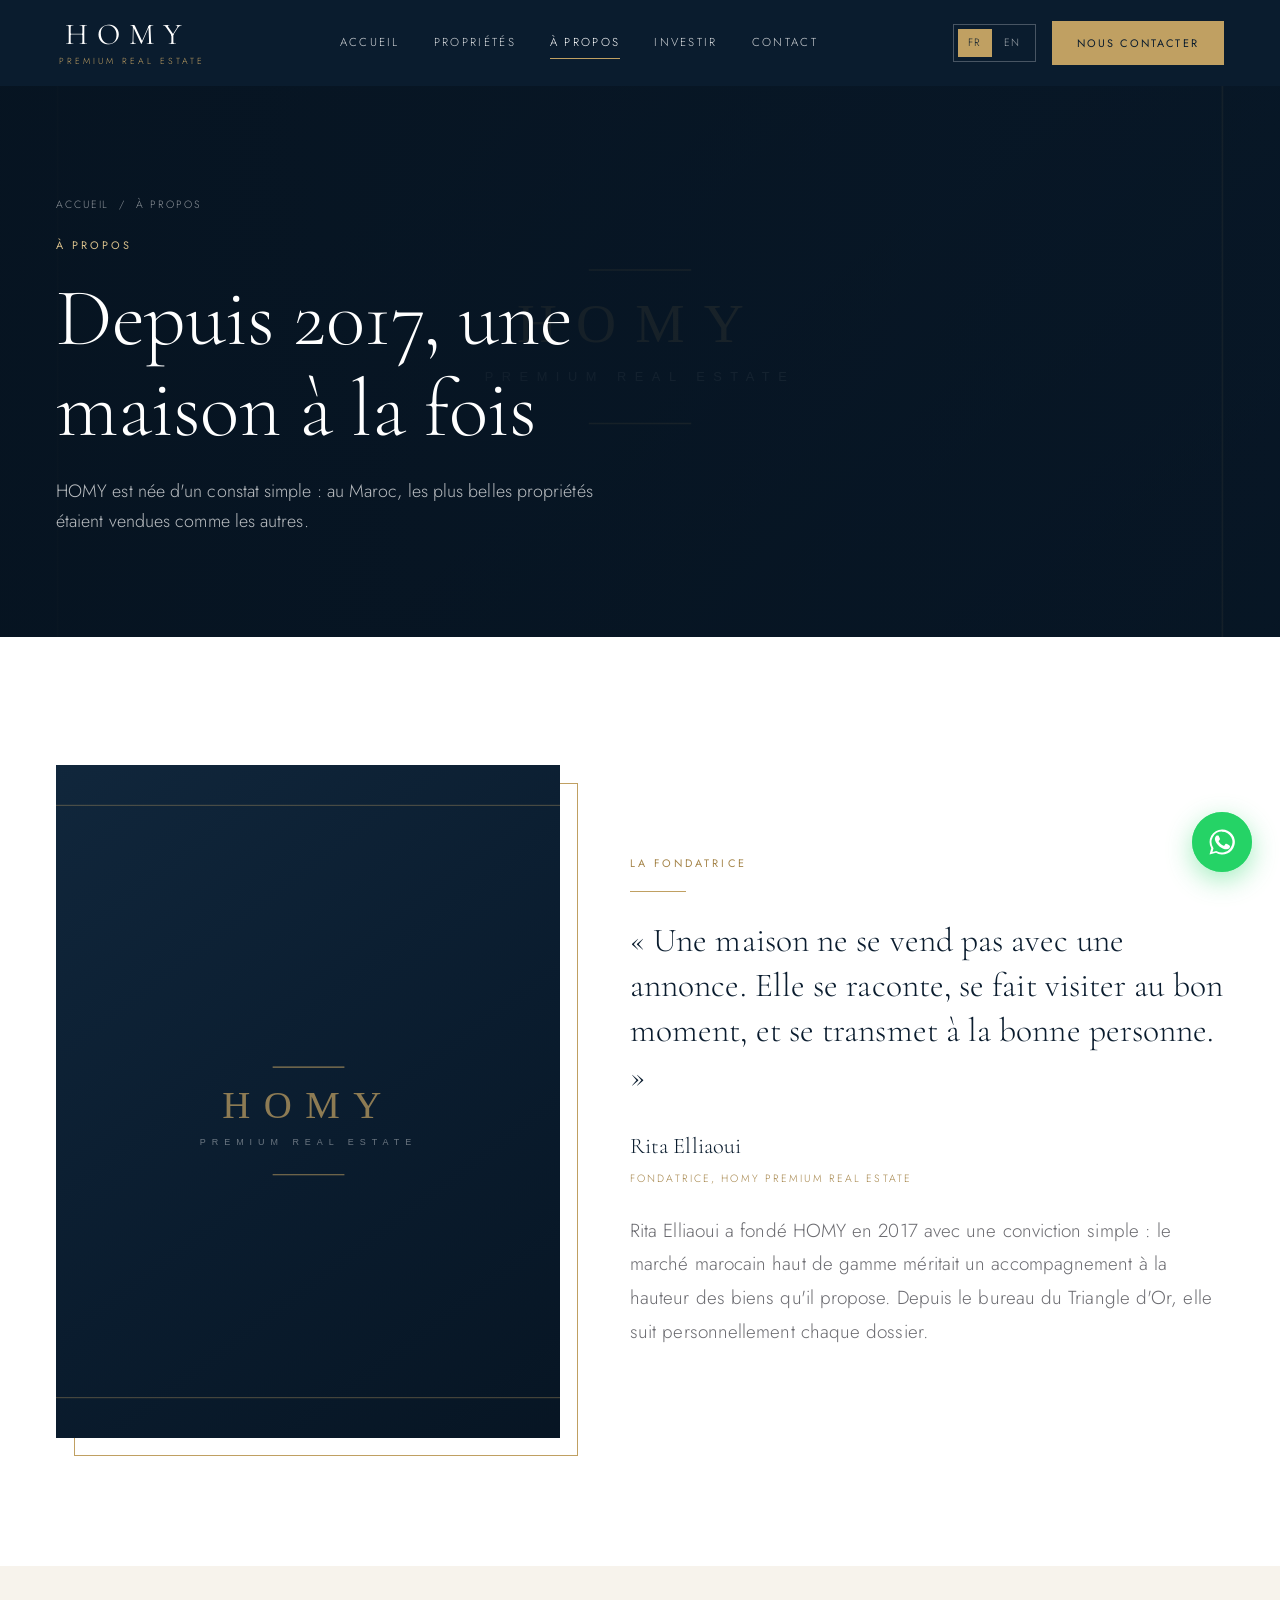
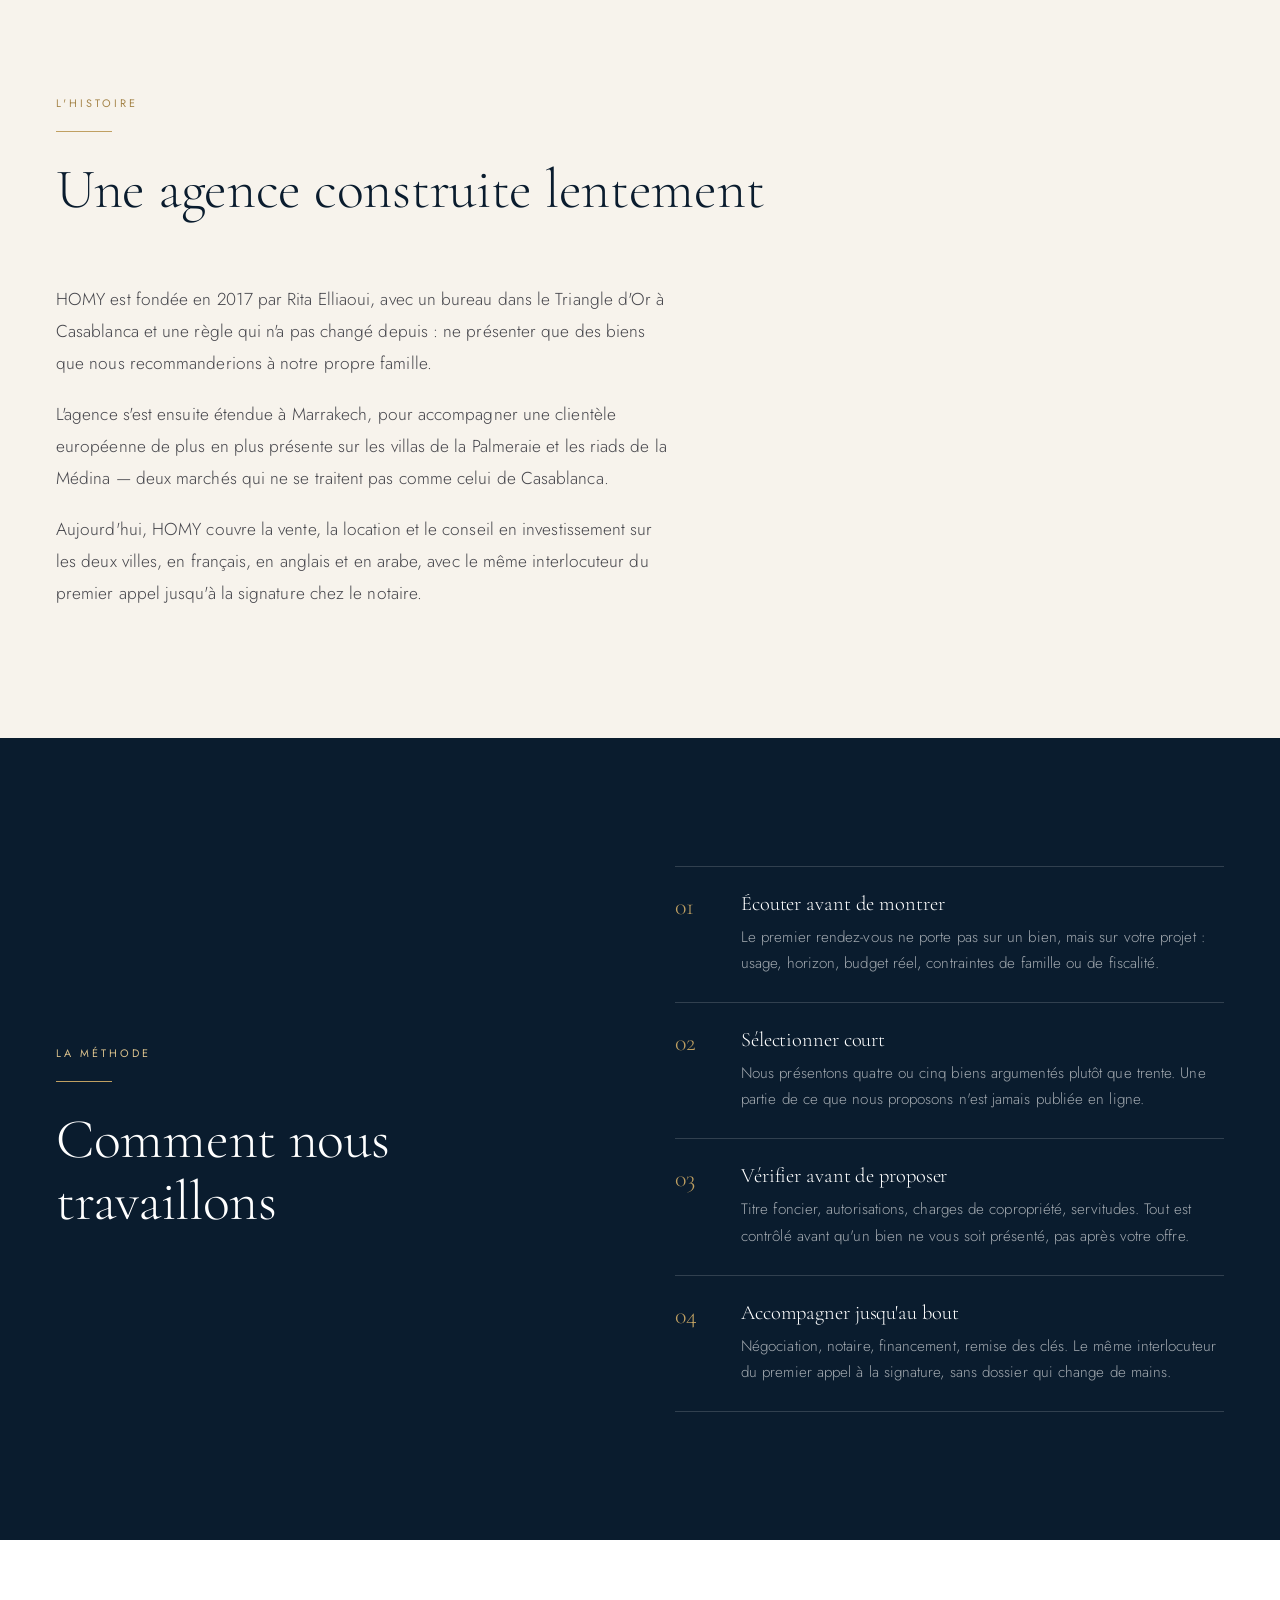
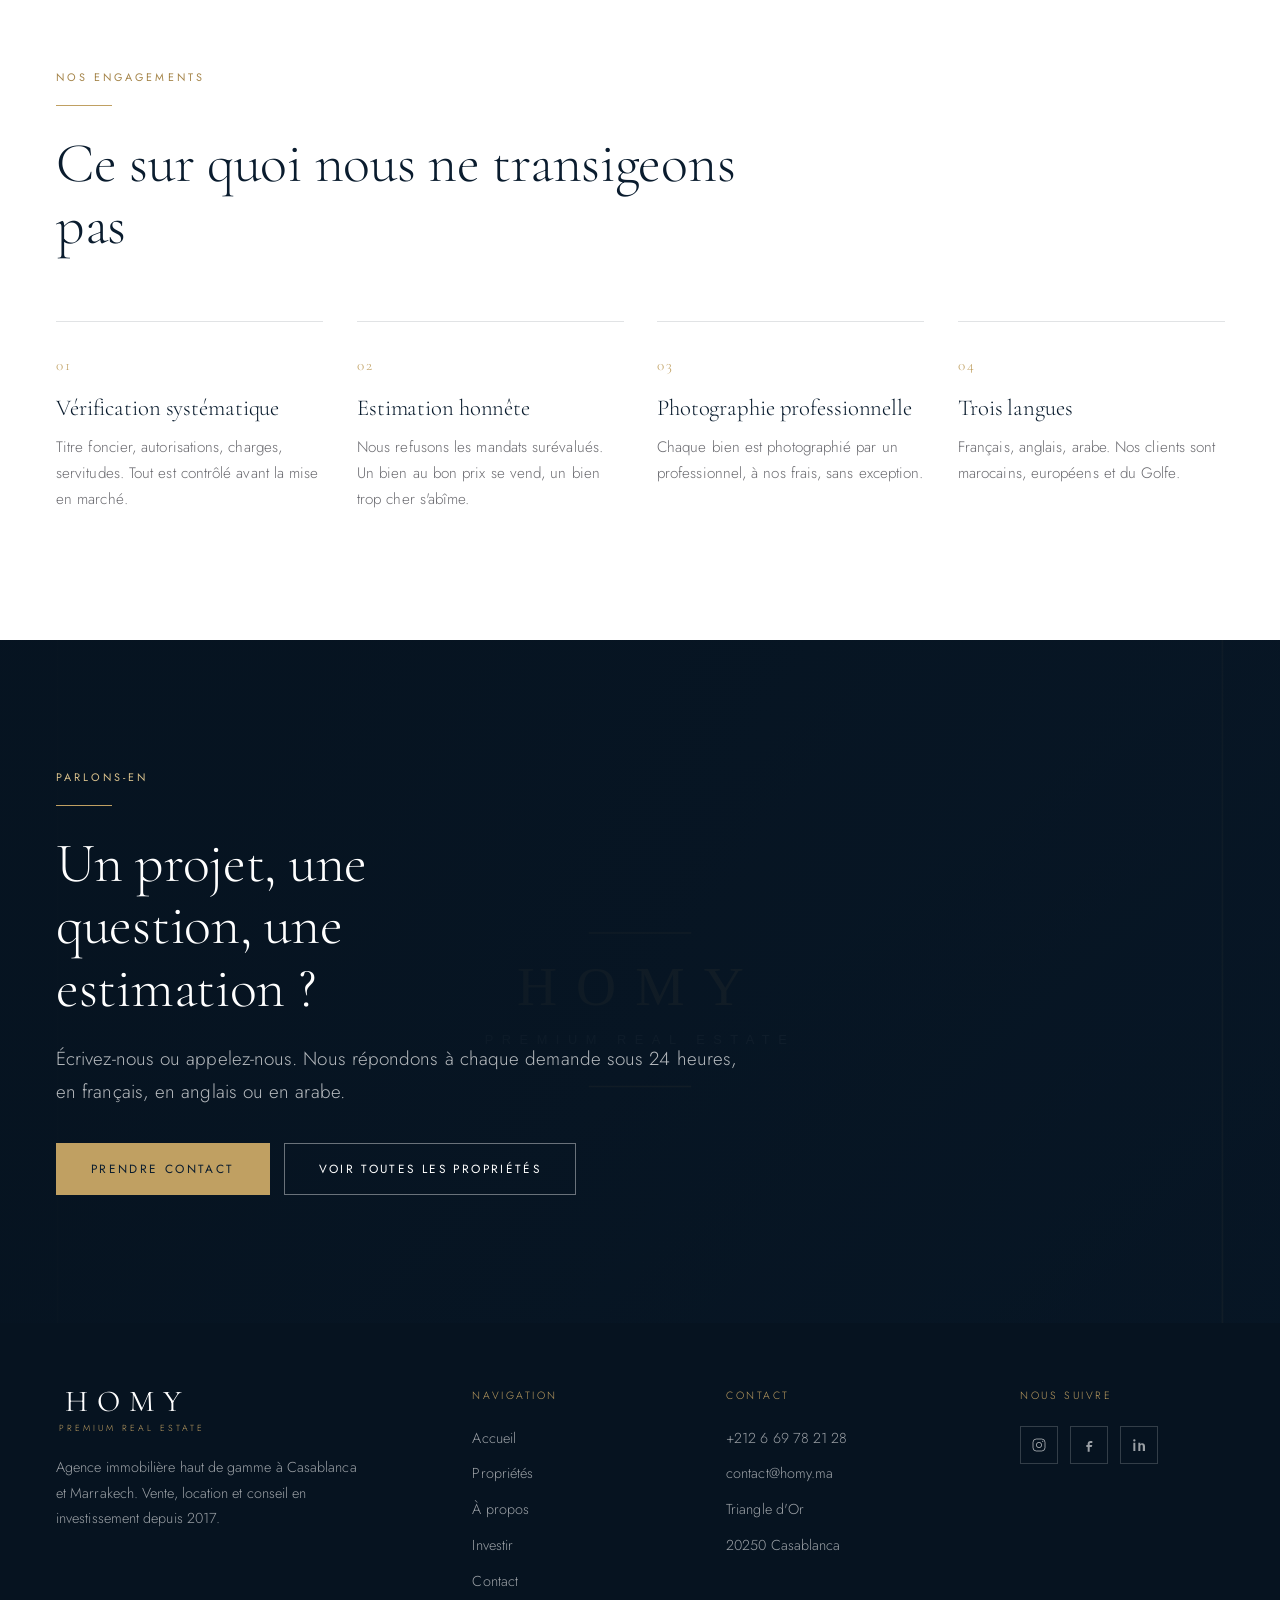
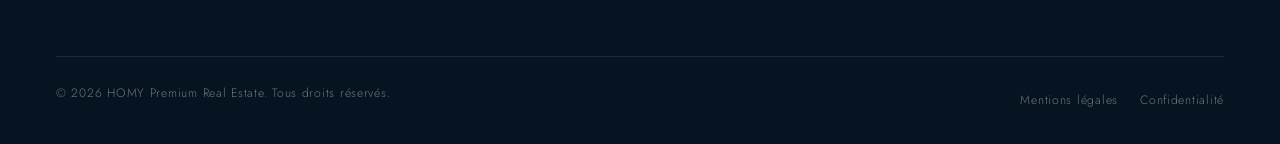
==== commit 57d257c5: "Apply the client's real details and align with the final brief Agency details - Founder is Rita Elli" ====
--- a/a-propos.html
+++ b/a-propos.html
@@ -4,7 +4,7 @@
 <meta charset="utf-8">
 <meta name="viewport" content="width=device-width, initial-scale=1">
 <title>À propos — HOMY Premium Real Estate</title>
-<meta name="description" content="L'histoire de HOMY Premium Real Estate depuis 2017 : la fondatrice Salma Bennani, nos engagements et nos références à Casablanca et Marrakech.">
+<meta name="description" content="L'histoire de HOMY Premium Real Estate depuis 2017 : la fondatrice Rita Elliaoui, notre méthode et nos engagements à Casablanca et Marrakech.">
 <meta name="theme-color" content="#0A1C2E">
 
 <link rel="icon" href="data:image/svg+xml,%3Csvg xmlns='http://www.w3.org/2000/svg' viewBox='0 0 32 32'%3E%3Crect width='32' height='32' fill='%230A1C2E'/%3E%3Ctext x='16' y='22' font-family='Georgia,serif' font-size='15' fill='%23C0A062' text-anchor='middle'%3EH%3C/text%3E%3C/svg%3E">
@@ -44,7 +44,7 @@
     <div class="founder">
       <div class="founder__media" data-reveal>
         <img src="https://images.unsplash.com/photo-1580489944761-15a19d654956?auto=format&fit=crop&w=900&q=80"
-             alt="Salma Bennani, fondatrice de HOMY Premium Real Estate"
+             alt="Rita Elliaoui, fondatrice de HOMY Premium Real Estate"
              loading="lazy" decoding="async" width="900" height="1200">
       </div>
       <div data-reveal data-reveal-delay="2">
@@ -75,36 +75,36 @@
   </div>
 </section>
 
-<!-- ======================================================== TIMELINE -->
+<!-- ========================================================== METHOD -->
 <section class="section section--navy">
   <div class="container">
     <div class="split">
       <div data-reveal>
-        <span class="eyebrow eyebrow--light" data-i18n="about.timeline.eyebrow"></span>
+        <span class="eyebrow eyebrow--light" data-i18n="about.method.eyebrow"></span>
         <div class="rule"></div>
-        <h2 data-i18n="about.timeline.title"></h2>
+        <h2 data-i18n="about.method.title"></h2>
       </div>
 
-      <div class="timeline" data-reveal data-reveal-delay="2">
-        <div class="timeline__item">
-          <div class="timeline__year" data-i18n="about.timeline.1.year"></div>
-          <h3 data-i18n="about.timeline.1.title"></h3>
-          <p data-i18n="about.timeline.1.text"></p>
+      <div data-reveal data-reveal-delay="2">
+        <div class="step">
+          <div class="step__num">01</div>
+          <h3 data-i18n="about.method.1.title"></h3>
+          <p data-i18n="about.method.1.text"></p>
         </div>
-        <div class="timeline__item">
-          <div class="timeline__year" data-i18n="about.timeline.2.year"></div>
-          <h3 data-i18n="about.timeline.2.title"></h3>
-          <p data-i18n="about.timeline.2.text"></p>
+        <div class="step">
+          <div class="step__num">02</div>
+          <h3 data-i18n="about.method.2.title"></h3>
+          <p data-i18n="about.method.2.text"></p>
         </div>
-        <div class="timeline__item">
-          <div class="timeline__year" data-i18n="about.timeline.3.year"></div>
-          <h3 data-i18n="about.timeline.3.title"></h3>
-          <p data-i18n="about.timeline.3.text"></p>
+        <div class="step">
+          <div class="step__num">03</div>
+          <h3 data-i18n="about.method.3.title"></h3>
+          <p data-i18n="about.method.3.text"></p>
         </div>
-        <div class="timeline__item">
-          <div class="timeline__year" data-i18n="about.timeline.4.year"></div>
-          <h3 data-i18n="about.timeline.4.title"></h3>
-          <p data-i18n="about.timeline.4.text"></p>
+        <div class="step">
+          <div class="step__num">04</div>
+          <h3 data-i18n="about.method.4.title"></h3>
+          <p data-i18n="about.method.4.text"></p>
         </div>
       </div>
     </div>
@@ -145,35 +145,6 @@
   </div>
 </section>
 
-<!-- ===================================================== CREDENTIALS -->
-<section class="section section--cream">
-  <div class="container">
-    <div class="split">
-      <div class="split__media" data-reveal>
-        <img src="https://images.unsplash.com/photo-1600566753086-00f18fb6b3ea?auto=format&fit=crop&w=1000&q=80"
-             alt="Bureau HOMY, boulevard d'Anfa, Casablanca"
-             loading="lazy" decoding="async" width="1000" height="1333">
-      </div>
-      <div data-reveal data-reveal-delay="2">
-        <span class="eyebrow" data-i18n="about.credentials.eyebrow"></span>
-        <div class="rule"></div>
-        <h2 style="margin-bottom:34px" data-i18n="about.credentials.title"></h2>
-
-        <ul class="cred-list">
-          <li><svg width="14" height="14" viewBox="0 0 24 24" fill="none" stroke="currentColor" stroke-width="1.6"><path d="M4 12l5 5L20 6"/></svg><span data-i18n="about.credentials.1"></span></li>
-          <li><svg width="14" height="14" viewBox="0 0 24 24" fill="none" stroke="currentColor" stroke-width="1.6"><path d="M4 12l5 5L20 6"/></svg><span data-i18n="about.credentials.2"></span></li>
-          <li><svg width="14" height="14" viewBox="0 0 24 24" fill="none" stroke="currentColor" stroke-width="1.6"><path d="M4 12l5 5L20 6"/></svg><span data-i18n="about.credentials.3"></span></li>
-          <li><svg width="14" height="14" viewBox="0 0 24 24" fill="none" stroke="currentColor" stroke-width="1.6"><path d="M4 12l5 5L20 6"/></svg><span data-i18n="about.credentials.4"></span></li>
-          <li><svg width="14" height="14" viewBox="0 0 24 24" fill="none" stroke="currentColor" stroke-width="1.6"><path d="M4 12l5 5L20 6"/></svg><span data-i18n="about.credentials.5"></span></li>
-          <li><svg width="14" height="14" viewBox="0 0 24 24" fill="none" stroke="currentColor" stroke-width="1.6"><path d="M4 12l5 5L20 6"/></svg><span data-i18n="about.credentials.6"></span></li>
-        </ul>
-
-        <p class="note" data-i18n="about.credentials.note"></p>
-      </div>
-    </div>
-  </div>
-</section>
-
 <!-- ============================================================= CTA -->
 <section class="section cta-band">
   <div class="cta-band__media">
--- a/css/style.css
+++ b/css/style.css
@@ -13,19 +13,18 @@
      08. Search panel
      09. Property cards
      10. Why HOMY / feature grids
-     11. Statistics band
-     12. Founder
-     13. Testimonials
-     14. Call-to-action band
-     15. Footer
-     16. Floating WhatsApp button
-     17. Interior page headers
-     18. Filters (properties page)
-     19. Single property page
-     20. About page
-     21. Invest page
-     22. Contact page
-     23. Reveal animations
+     11. Founder
+     12. Testimonials
+     13. Call-to-action band
+     14. Footer
+     15. Floating WhatsApp button
+     16. Interior page headers
+     17. Filters (properties page)
+     18. Single property page
+     19. About page
+     20. Invest page
+     21. Contact page
+     22. Reveal animations
    ========================================================================= */
 
 
@@ -217,6 +216,23 @@
 
 @media (min-width: 900px) { .grid { gap: 34px; } }
 
+/* Hidden until a keyboard user tabs onto it */
+.skip-link {
+  position: fixed;
+  top: 10px;
+  left: 10px;
+  z-index: 1000;
+  background: var(--gold);
+  color: var(--navy);
+  padding: 12px 22px;
+  font-size: 0.72rem;
+  letter-spacing: 0.18em;
+  text-transform: uppercase;
+  transform: translateY(-160%);
+  transition: transform var(--fast) var(--ease);
+}
+.skip-link:focus { transform: none; }
+
 .visually-hidden {
   position: absolute !important;
   width: 1px; height: 1px;
@@ -712,6 +728,25 @@
 .card__specs span { display: inline-flex; align-items: center; gap: 7px; }
 .card__specs svg { flex: none; opacity: 0.65; }
 
+/* Shown for the fraction of a second before the properties arrive */
+.card-skeleton { pointer-events: none; }
+.card-skeleton__media {
+  aspect-ratio: 4 / 3;
+  background: linear-gradient(100deg, var(--cream-deep) 30%, var(--cream) 50%, var(--cream-deep) 70%);
+  background-size: 300% 100%;
+  animation: shimmer 1.6s linear infinite;
+}
+.card-skeleton__line {
+  height: 12px;
+  margin-top: 16px;
+  background: var(--cream-deep);
+}
+.card-skeleton__line--short { width: 45%; }
+@keyframes shimmer {
+  from { background-position: 130% 0; }
+  to   { background-position: -30% 0; }
+}
+
 /* Featured layout on the homepage: first card spans two columns on wide screens */
 @media (min-width: 1060px) {
   .cards--featured { grid-template-columns: repeat(3, 1fr); }
@@ -740,39 +775,7 @@
 
 
 /* =========================================================================
-   11. STATISTICS BAND
-   ========================================================================= */
-.stats {
-  display: grid;
-  grid-template-columns: repeat(2, 1fr);
-  gap: 1px;
-  background: var(--line-light);
-}
-@media (min-width: 1060px) { .stats { grid-template-columns: repeat(4, 1fr); } }
-
-.stat {
-  background: var(--navy);
-  padding: 36px 22px;
-  text-align: center;
-}
-.stat__value {
-  font-family: var(--font-serif);
-  font-size: clamp(2.2rem, 5vw, 3.2rem);
-  color: var(--gold);
-  line-height: 1;
-  margin-bottom: 12px;
-}
-.stat__label {
-  font-size: 0.68rem;
-  letter-spacing: 0.16em;
-  text-transform: uppercase;
-  color: rgba(255,255,255,0.6);
-  line-height: 1.5;
-}
-
-
-/* =========================================================================
-   12. FOUNDER
+   11. FOUNDER
    ========================================================================= */
 .founder { display: grid; gap: 40px; align-items: center; }
 @media (min-width: 900px) { .founder { grid-template-columns: 0.85fr 1fr; gap: 70px; } }
@@ -809,7 +812,7 @@
 
 
 /* =========================================================================
-   13. TESTIMONIALS
+   12. TESTIMONIALS
    ========================================================================= */
 .quote {
   background: var(--white);
@@ -851,7 +854,7 @@
 
 
 /* =========================================================================
-   14. CALL-TO-ACTION BAND
+   13. CALL-TO-ACTION BAND
    ========================================================================= */
 .cta-band {
   position: relative;
@@ -872,7 +875,7 @@
 
 
 /* =========================================================================
-   15. FOOTER
+   14. FOOTER
    ========================================================================= */
 .site-footer {
   background: var(--navy-deep);
@@ -930,7 +933,7 @@
 
 
 /* =========================================================================
-   16. FLOATING WHATSAPP BUTTON
+   15. FLOATING WHATSAPP BUTTON
    ========================================================================= */
 .wa-float {
   position: fixed;
@@ -967,7 +970,7 @@
 
 
 /* =========================================================================
-   17. INTERIOR PAGE HEADERS
+   16. INTERIOR PAGE HEADERS
    ========================================================================= */
 .page-hero {
   position: relative;
@@ -1005,7 +1008,7 @@
 
 
 /* =========================================================================
-   18. FILTERS (PROPERTIES PAGE)
+   17. FILTERS (PROPERTIES PAGE)
    ========================================================================= */
 .filters {
   background: var(--cream);
@@ -1061,7 +1064,7 @@
 
 
 /* =========================================================================
-   19. SINGLE PROPERTY PAGE
+   18. SINGLE PROPERTY PAGE
    ========================================================================= */
 .gallery { position: relative; background: var(--navy-deep); }
 .gallery__stage {
@@ -1238,7 +1241,7 @@
 
 
 /* =========================================================================
-   20. ABOUT PAGE
+   19. ABOUT PAGE
    ========================================================================= */
 .split { display: grid; gap: 40px; align-items: center; }
 @media (min-width: 900px) { .split { grid-template-columns: 1fr 1fr; gap: 70px; } }
@@ -1247,48 +1250,7 @@
 .split__media img { width: 100%; aspect-ratio: 4 / 5; object-fit: cover; }
 @media (min-width: 900px) { .split__media img { aspect-ratio: 3 / 4; } }
 
-.timeline { position: relative; padding-left: 30px; }
-.timeline::before {
-  content: "";
-  position: absolute;
-  left: 4px; top: 8px; bottom: 8px;
-  width: 1px;
-  background: var(--line);
-}
-.section--navy .timeline::before { background: var(--line-light); }
-
-.timeline__item { position: relative; padding-bottom: 44px; }
-.timeline__item:last-child { padding-bottom: 0; }
-.timeline__item::before {
-  content: "";
-  position: absolute;
-  left: -30px; top: 9px;
-  width: 9px; height: 9px;
-  border-radius: 50%;
-  background: var(--gold);
-}
-.timeline__year {
-  font-family: var(--font-serif);
-  font-size: 1.5rem;
-  color: var(--gold);
-  line-height: 1;
-  margin-bottom: 10px;
-}
-.timeline__item h3 { font-size: 1.3rem; margin-bottom: 8px; }
-.timeline__item p { color: var(--muted); font-size: 0.95rem; }
-.section--navy .timeline__item p { color: rgba(255,255,255,0.62); }
-
-.cred-list { list-style: none; margin: 0; padding: 0; }
-.cred-list li {
-  display: flex;
-  gap: 16px;
-  align-items: flex-start;
-  padding: 18px 0;
-  border-bottom: 1px solid var(--line);
-  font-size: 0.96rem;
-}
-.cred-list li:first-child { border-top: 1px solid var(--line); }
-.cred-list svg { flex: none; margin-top: 5px; color: var(--gold); }
+
 
 .note {
   font-size: 0.8rem;
@@ -1303,7 +1265,7 @@
 
 
 /* =========================================================================
-   21. INVEST PAGE
+   20. INVEST PAGE
    ========================================================================= */
 .figure-grid {
   display: grid;
@@ -1387,7 +1349,7 @@
 
 
 /* =========================================================================
-   22. CONTACT PAGE
+   21. CONTACT PAGE
    ========================================================================= */
 .contact-layout { display: grid; gap: 50px; align-items: start; }
 @media (min-width: 1000px) { .contact-layout { grid-template-columns: 1.25fr 1fr; gap: 80px; } }
@@ -1445,7 +1407,7 @@
 
 
 /* =========================================================================
-   23. REVEAL ANIMATIONS
+   22. REVEAL ANIMATIONS
    ========================================================================= */
 [data-reveal] {
   opacity: 0;
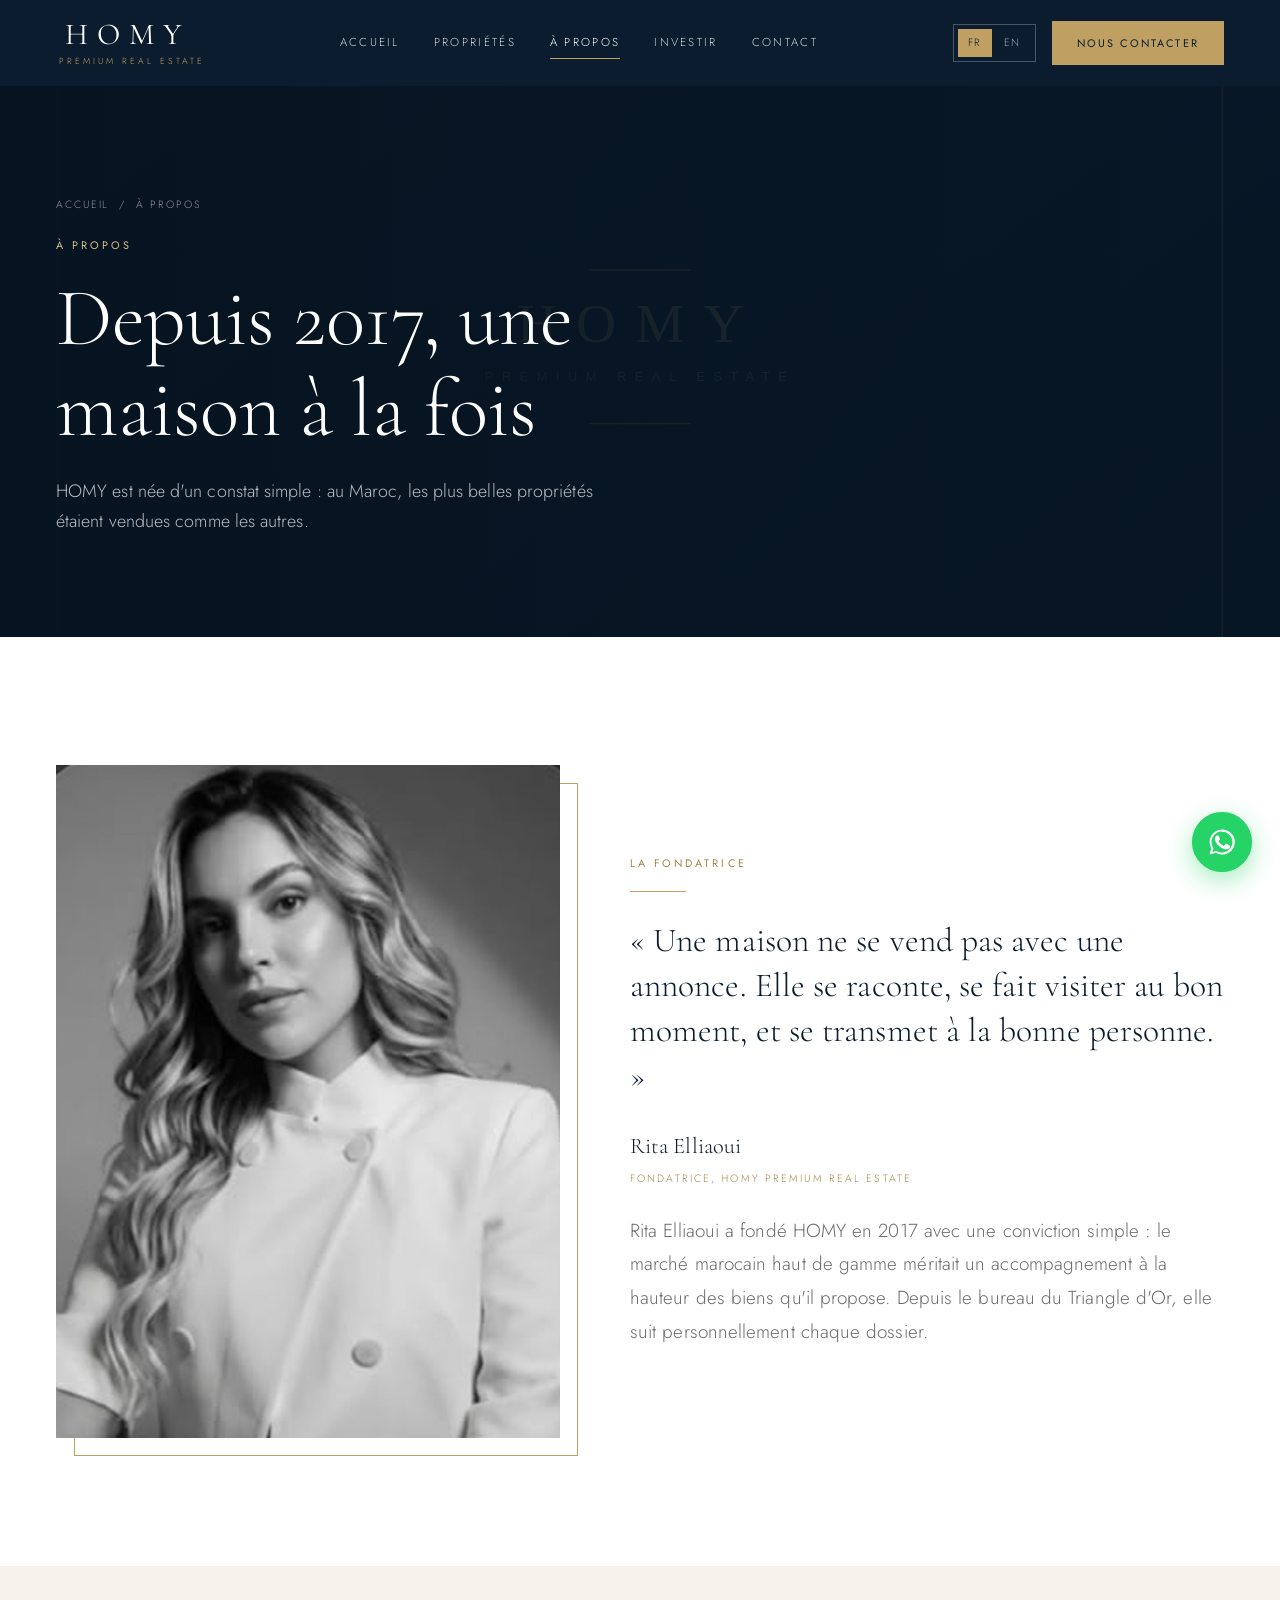
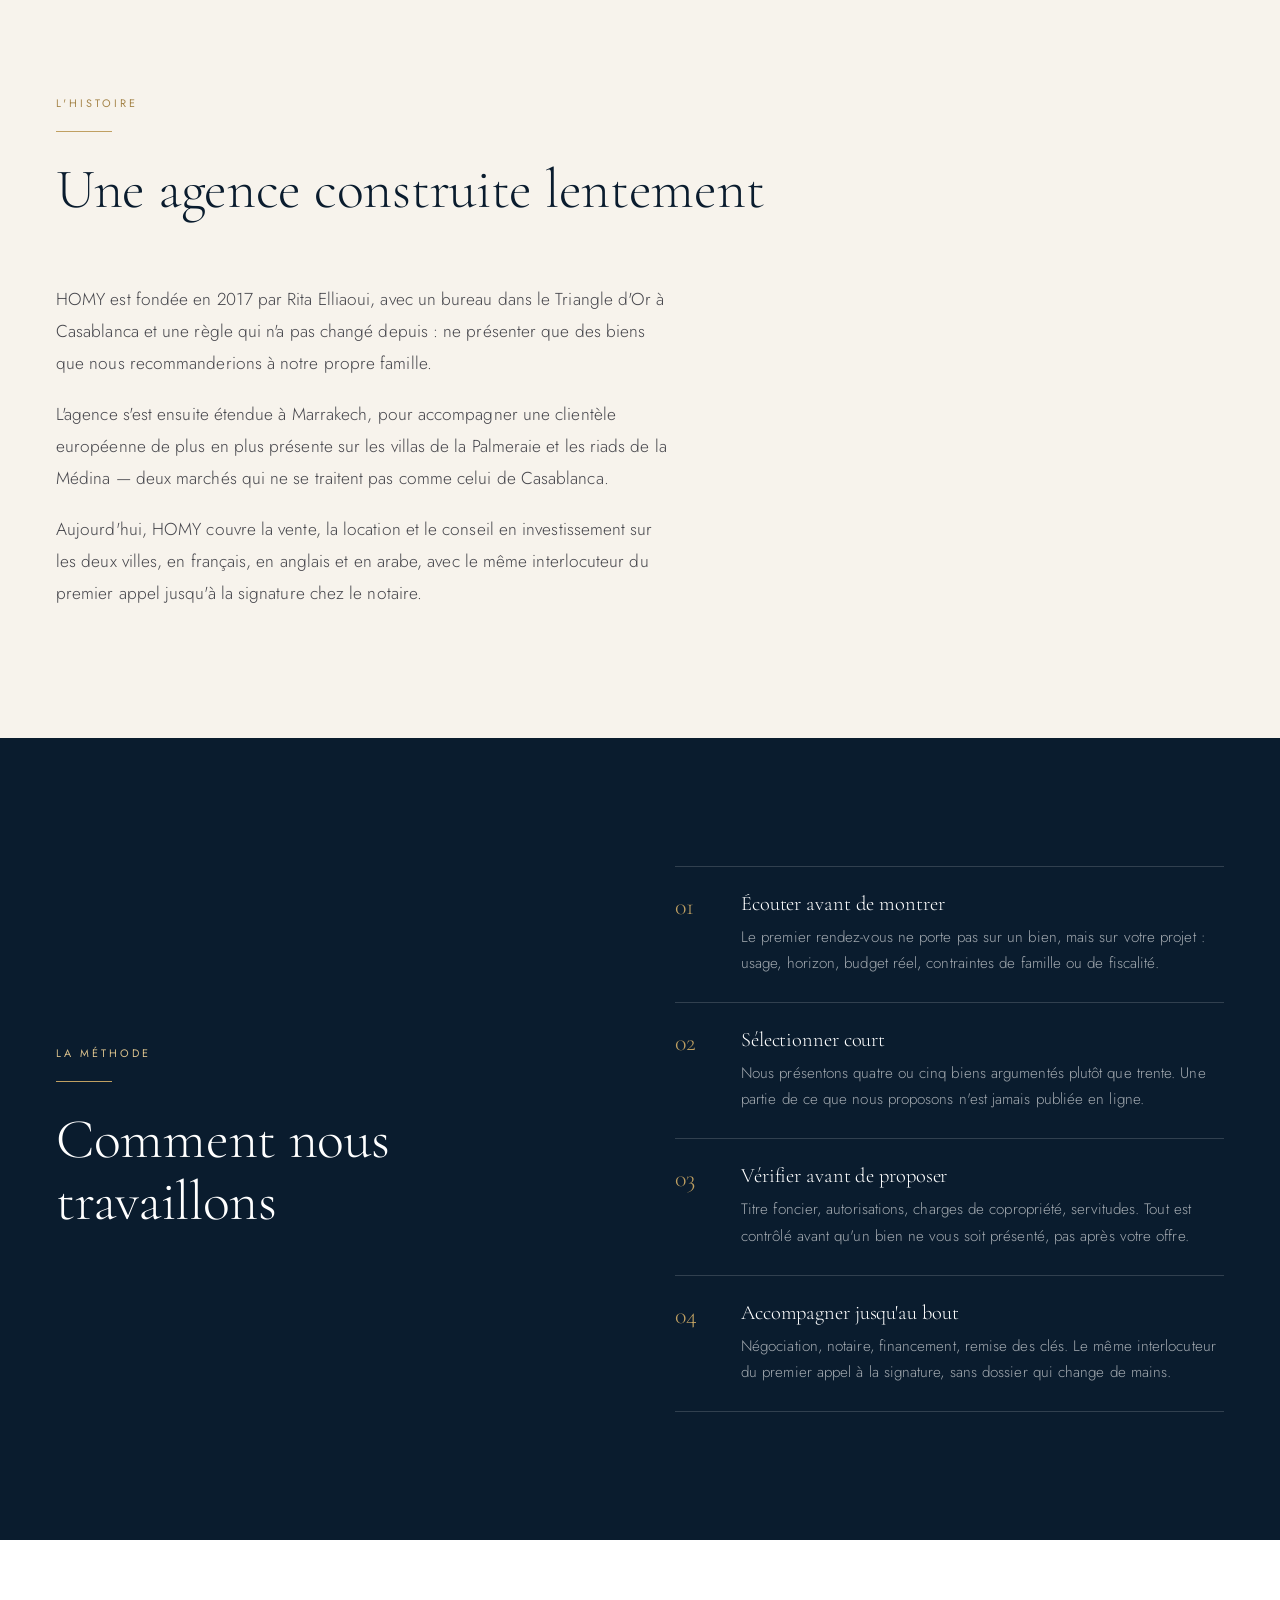
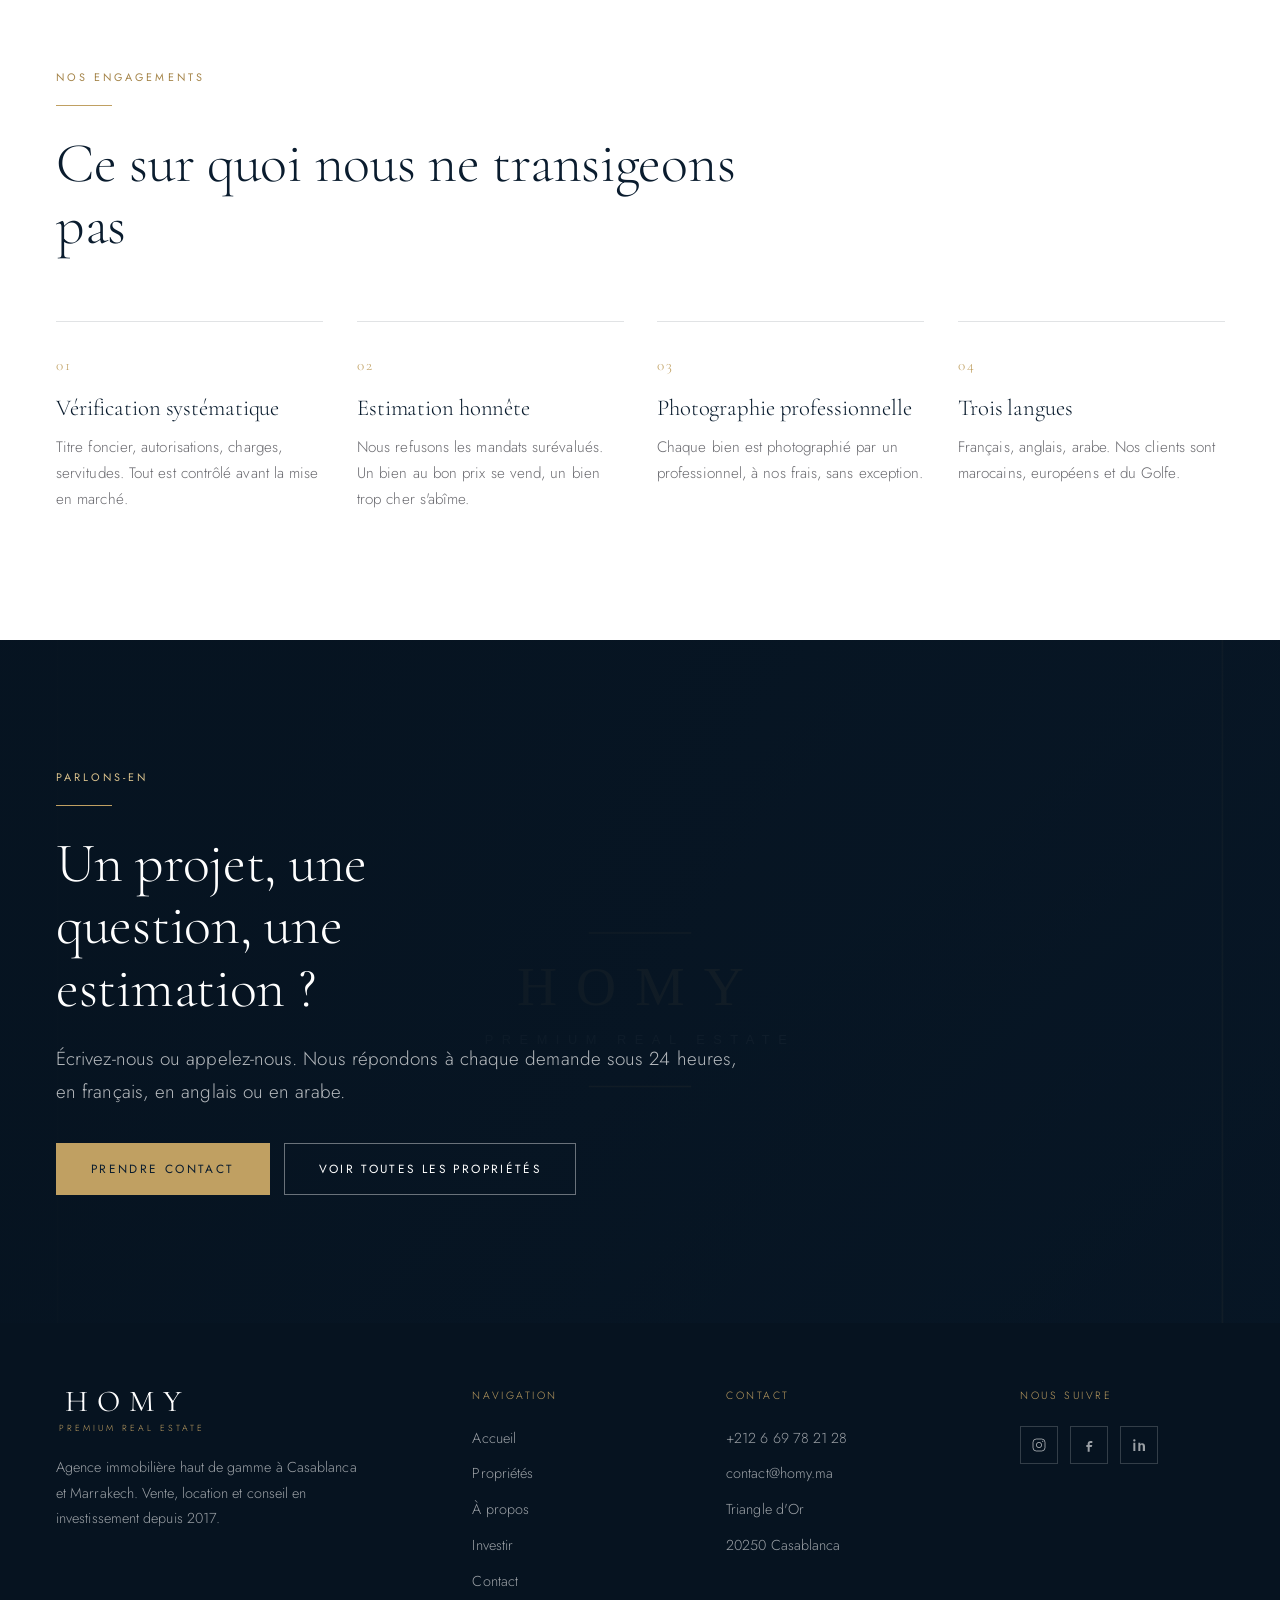
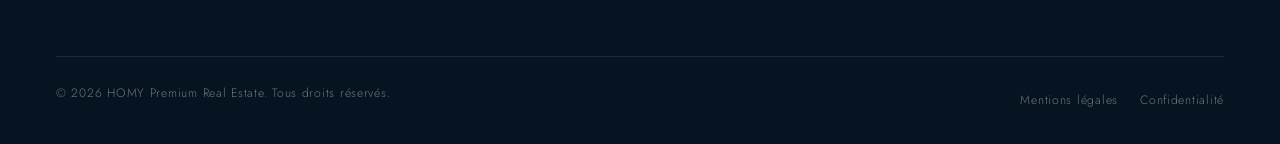
==== commit 1a65cebd: "Use a real photo of Rita Elliaoui as the founder portrait The founder slot on the home page and the " ====
--- a/a-propos.html
+++ b/a-propos.html
@@ -43,9 +43,9 @@
   <div class="container">
     <div class="founder">
       <div class="founder__media" data-reveal>
-        <img src="https://images.unsplash.com/photo-1580489944761-15a19d654956?auto=format&fit=crop&w=900&q=80"
+        <img src="img/rita-elliaoui.jpg"
              alt="Rita Elliaoui, fondatrice de HOMY Premium Real Estate"
-             loading="lazy" decoding="async" width="900" height="1200">
+             loading="lazy" decoding="async" width="660" height="880">
       </div>
       <div data-reveal data-reveal-delay="2">
         <span class="eyebrow" data-i18n="founder.eyebrow"></span>
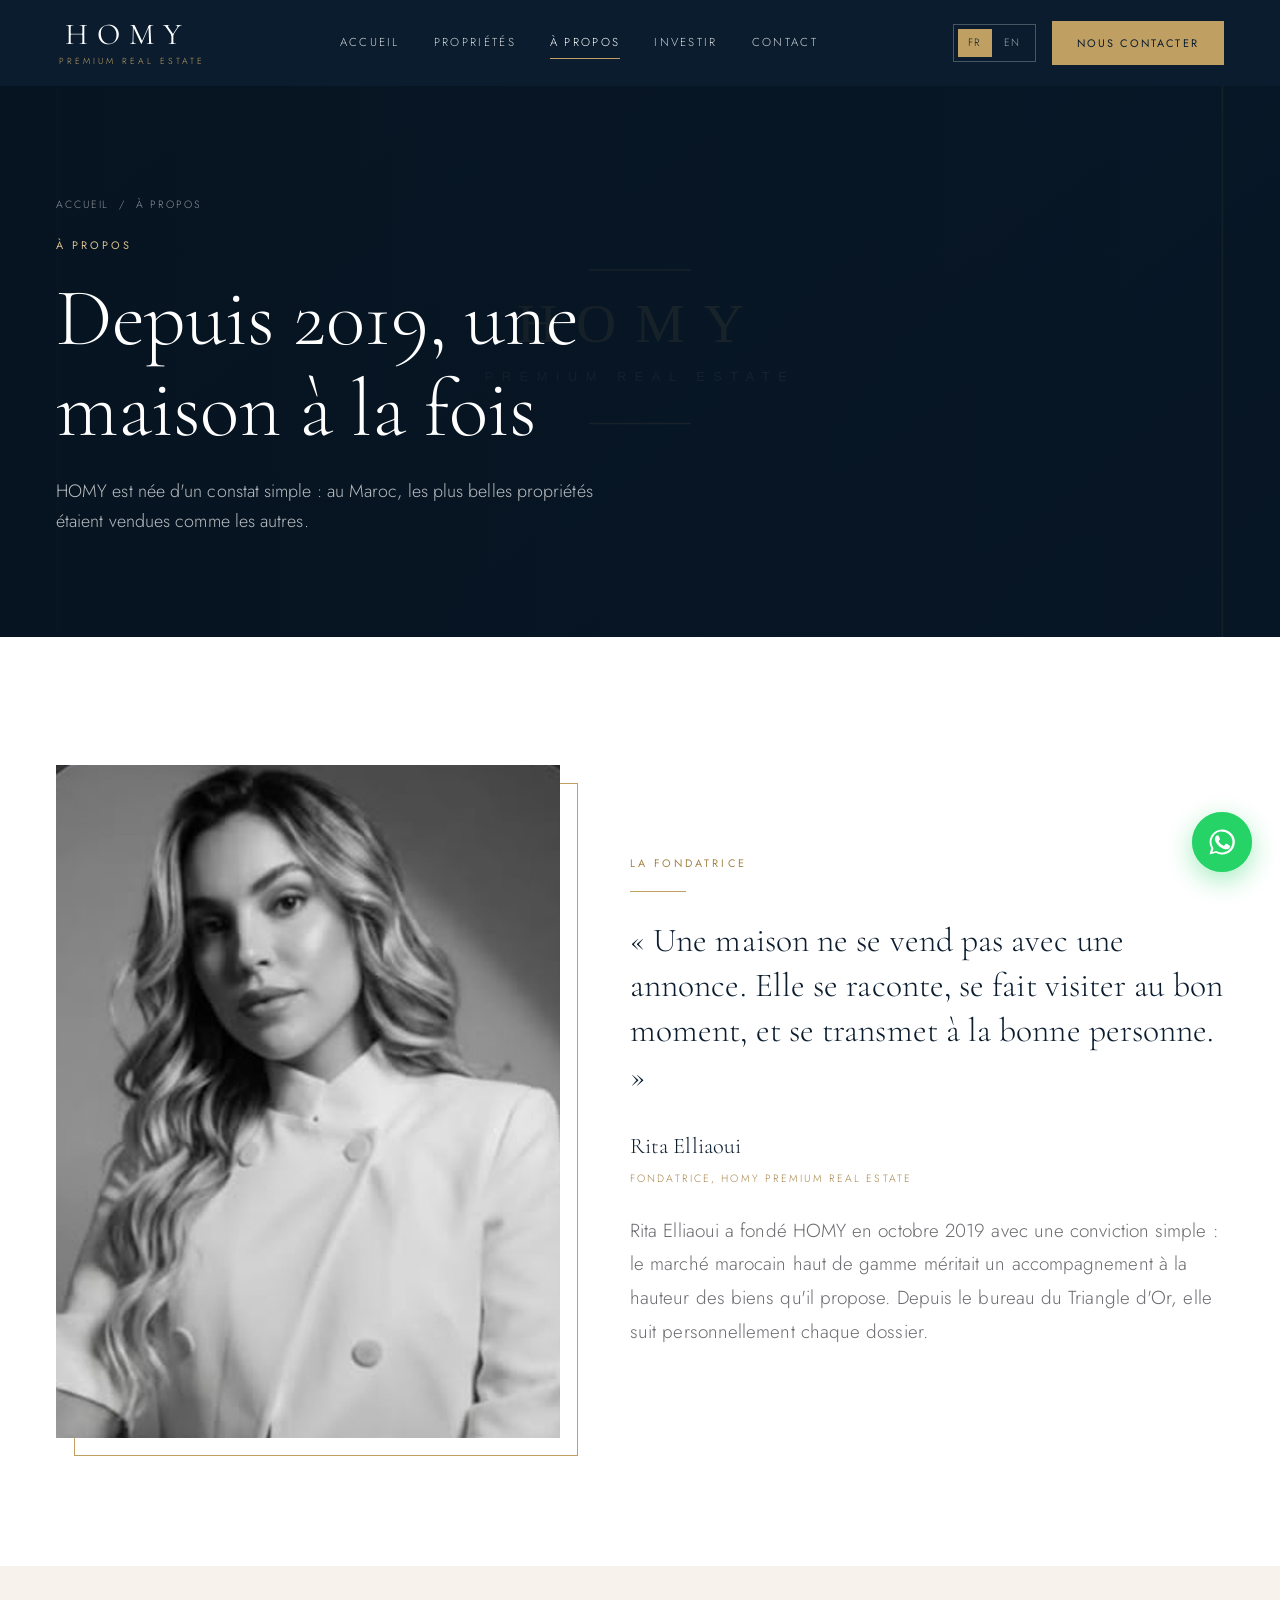
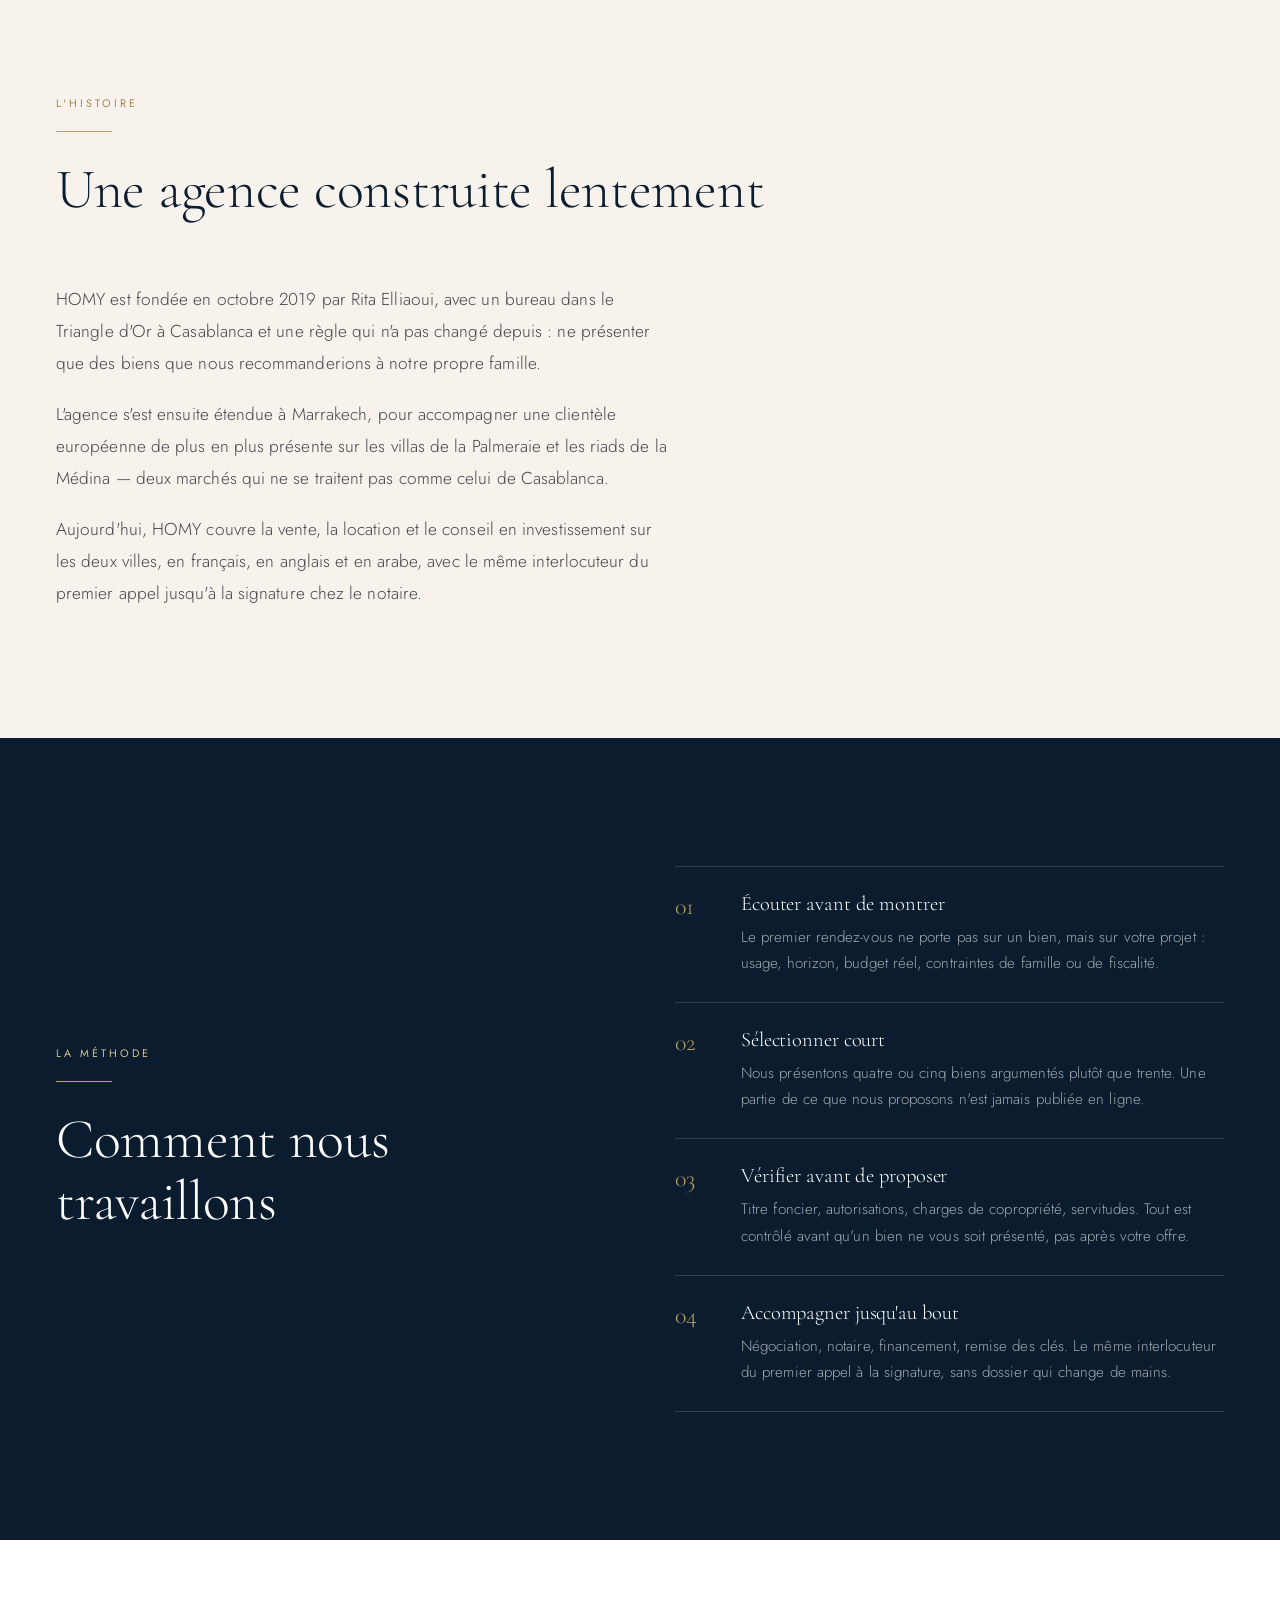
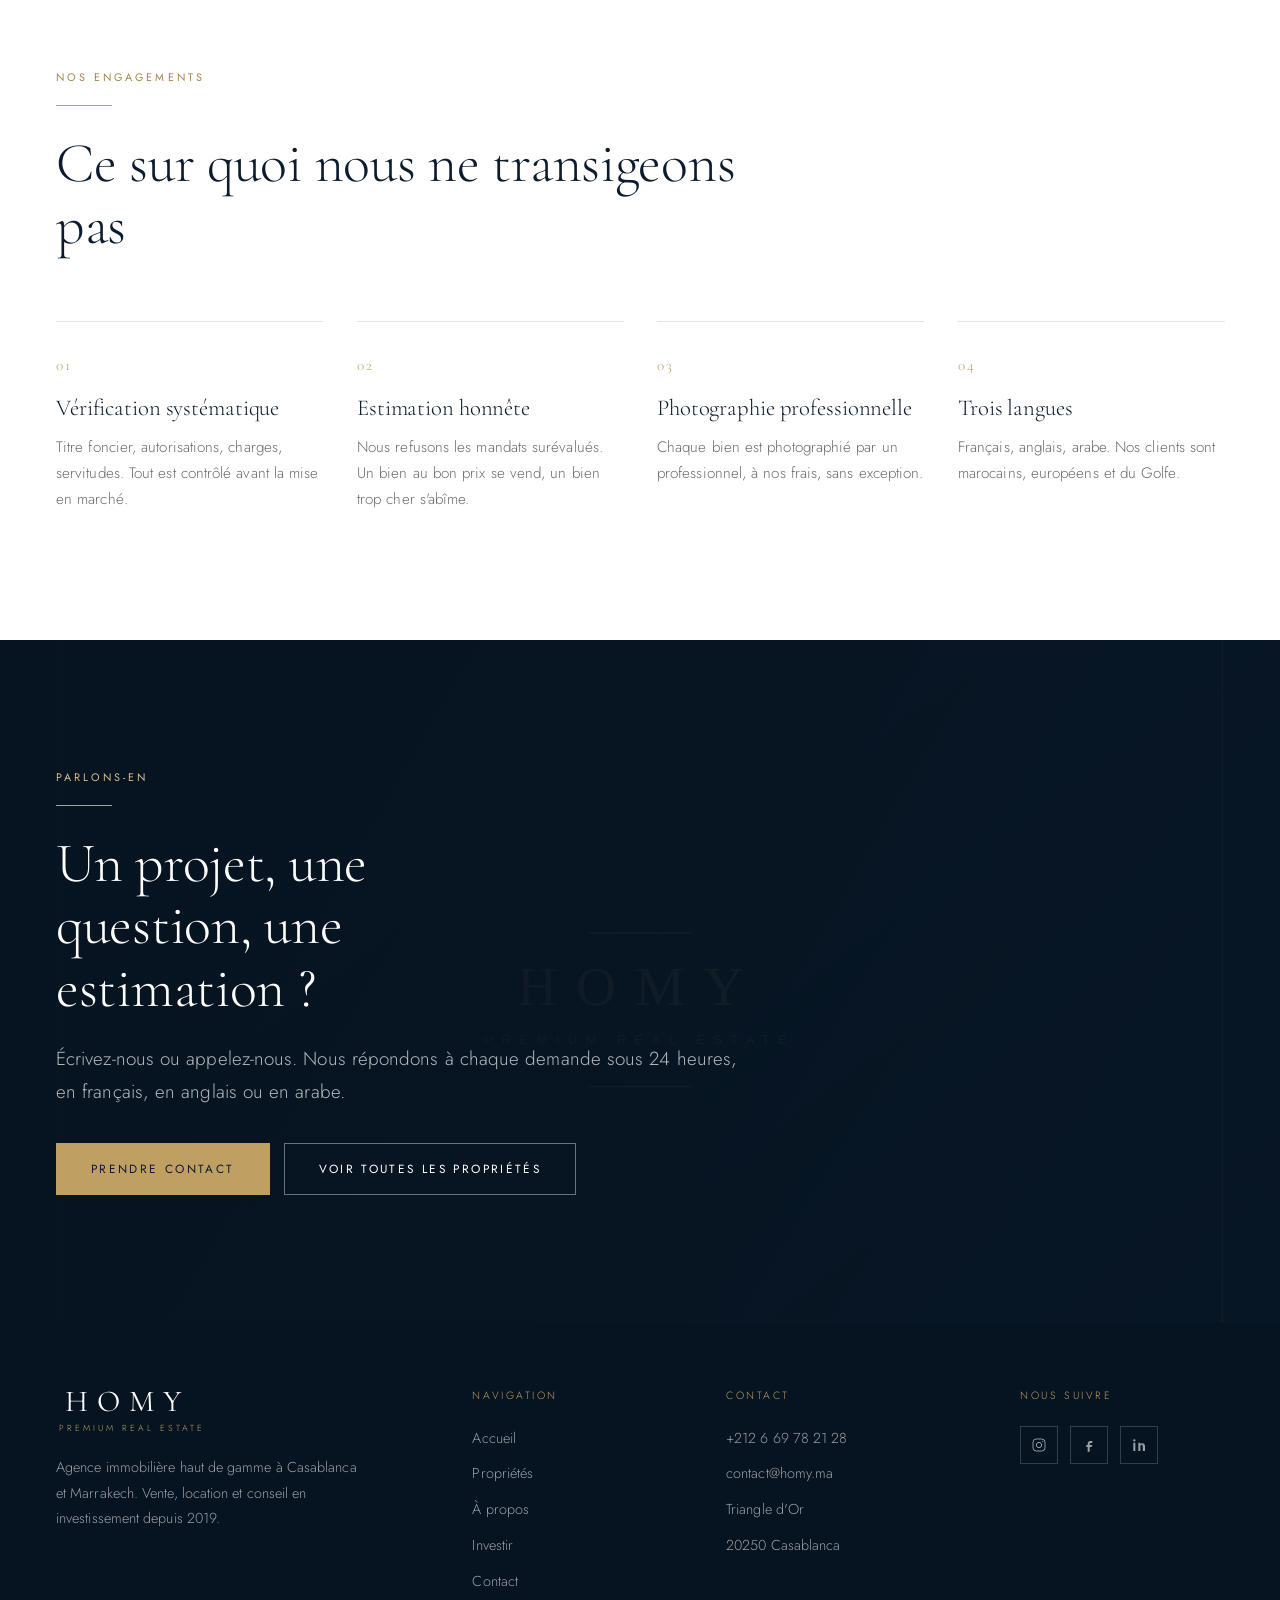
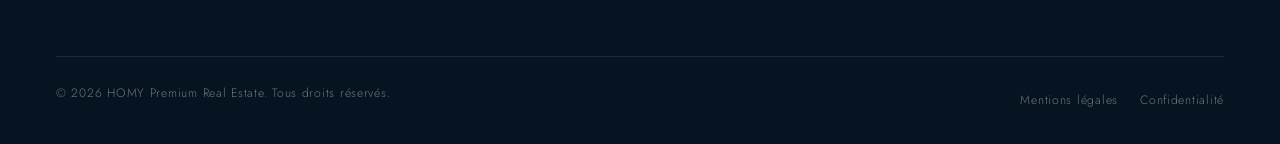
==== commit 1cee5dab: "Correct the founding date to October 2019 The agency was founded in October 2019, not 2017. The wron" ====
--- a/a-propos.html
+++ b/a-propos.html
@@ -4,7 +4,7 @@
 <meta charset="utf-8">
 <meta name="viewport" content="width=device-width, initial-scale=1">
 <title>À propos — HOMY Premium Real Estate</title>
-<meta name="description" content="L'histoire de HOMY Premium Real Estate depuis 2017 : la fondatrice Rita Elliaoui, notre méthode et nos engagements à Casablanca et Marrakech.">
+<meta name="description" content="L'histoire de HOMY Premium Real Estate depuis 2019 : la fondatrice Rita Elliaoui, notre méthode et nos engagements à Casablanca et Marrakech.">
 <meta name="theme-color" content="#0A1C2E">
 
 <link rel="icon" href="data:image/svg+xml,%3Csvg xmlns='http://www.w3.org/2000/svg' viewBox='0 0 32 32'%3E%3Crect width='32' height='32' fill='%230A1C2E'/%3E%3Ctext x='16' y='22' font-family='Georgia,serif' font-size='15' fill='%23C0A062' text-anchor='middle'%3EH%3C/text%3E%3C/svg%3E">
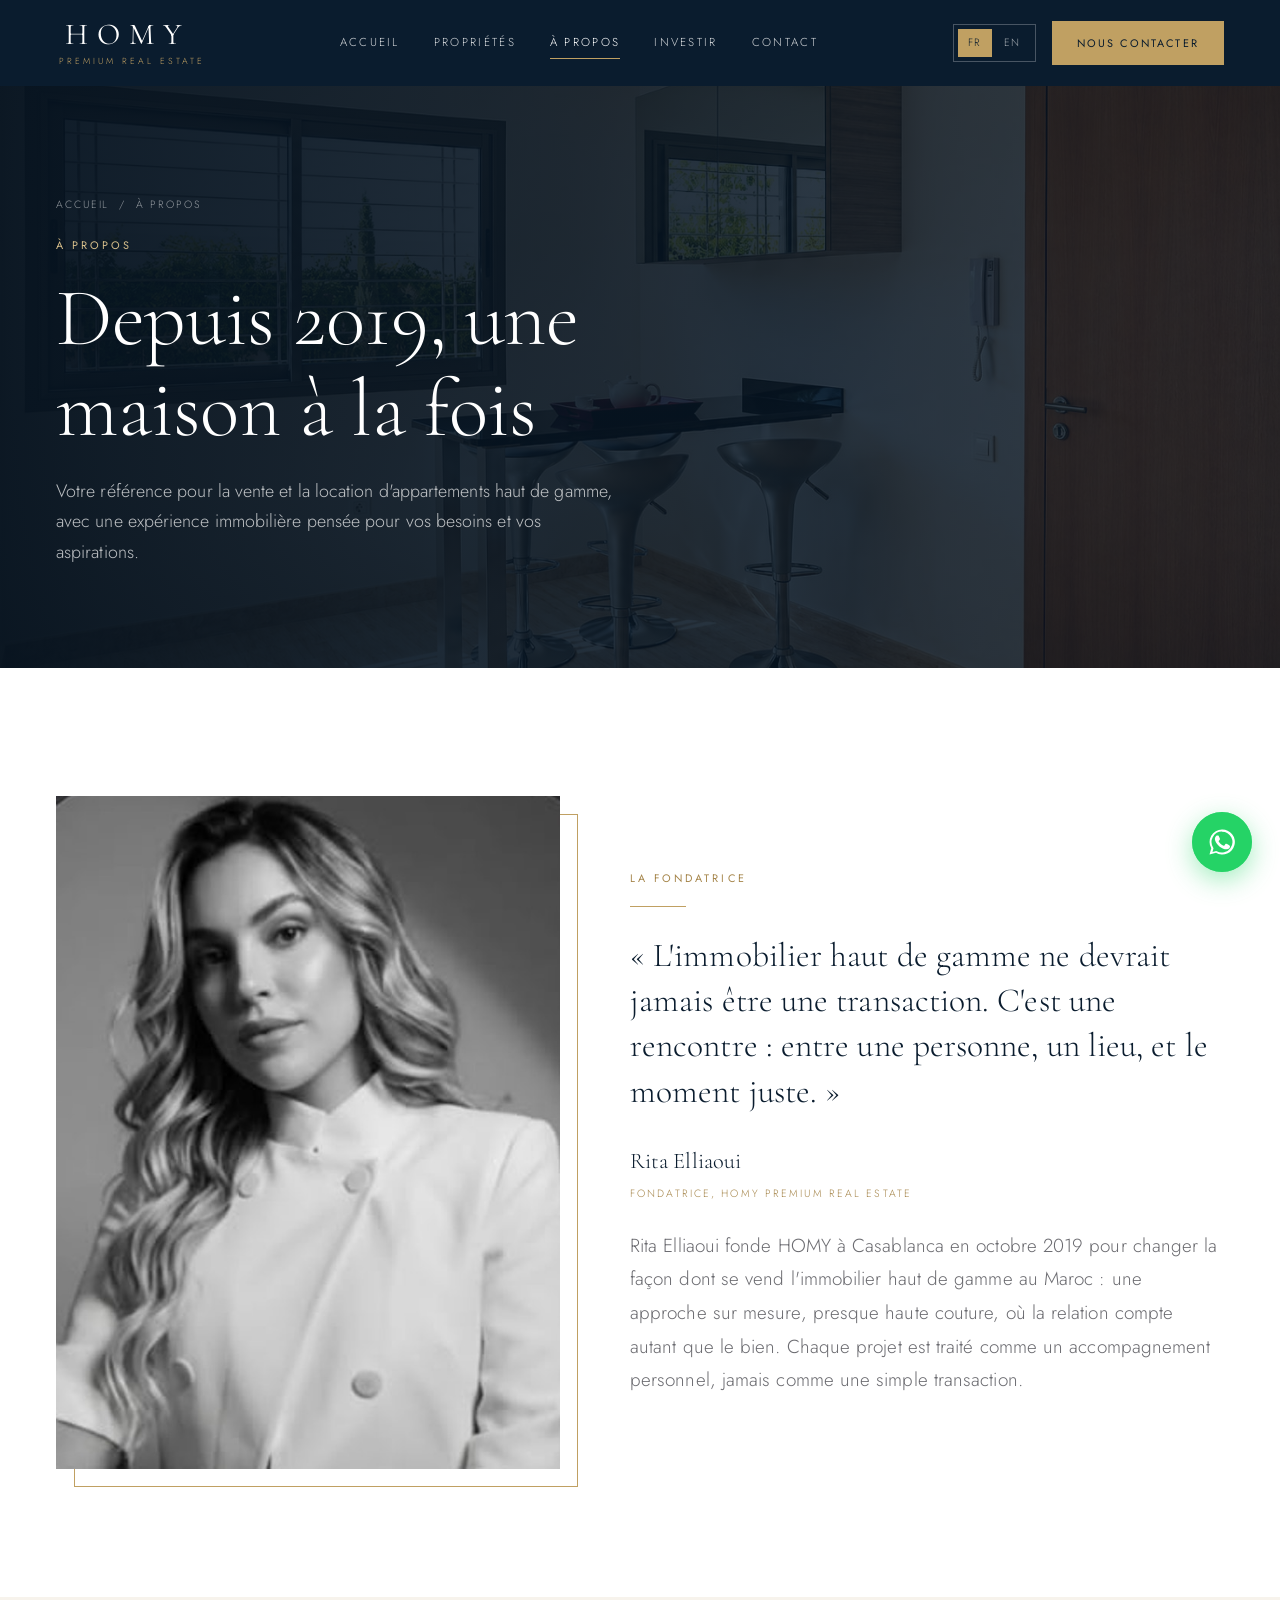
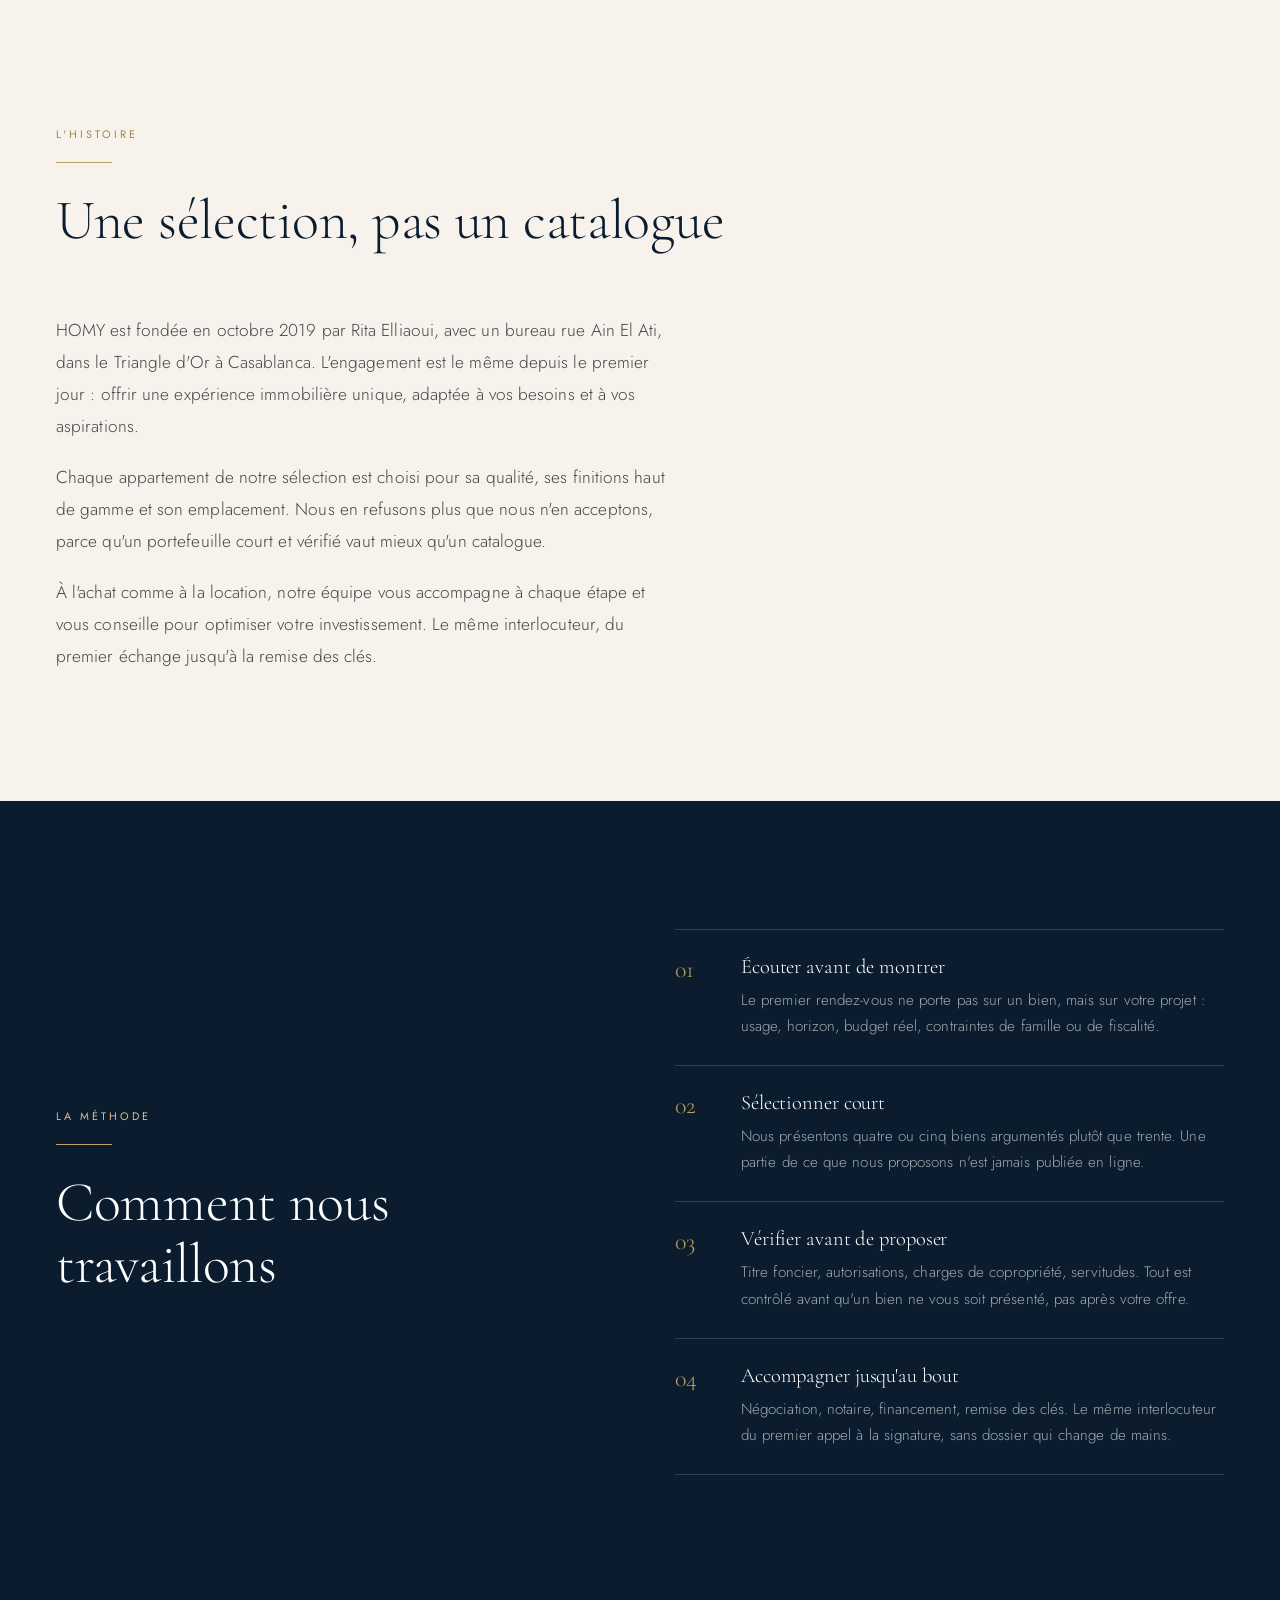
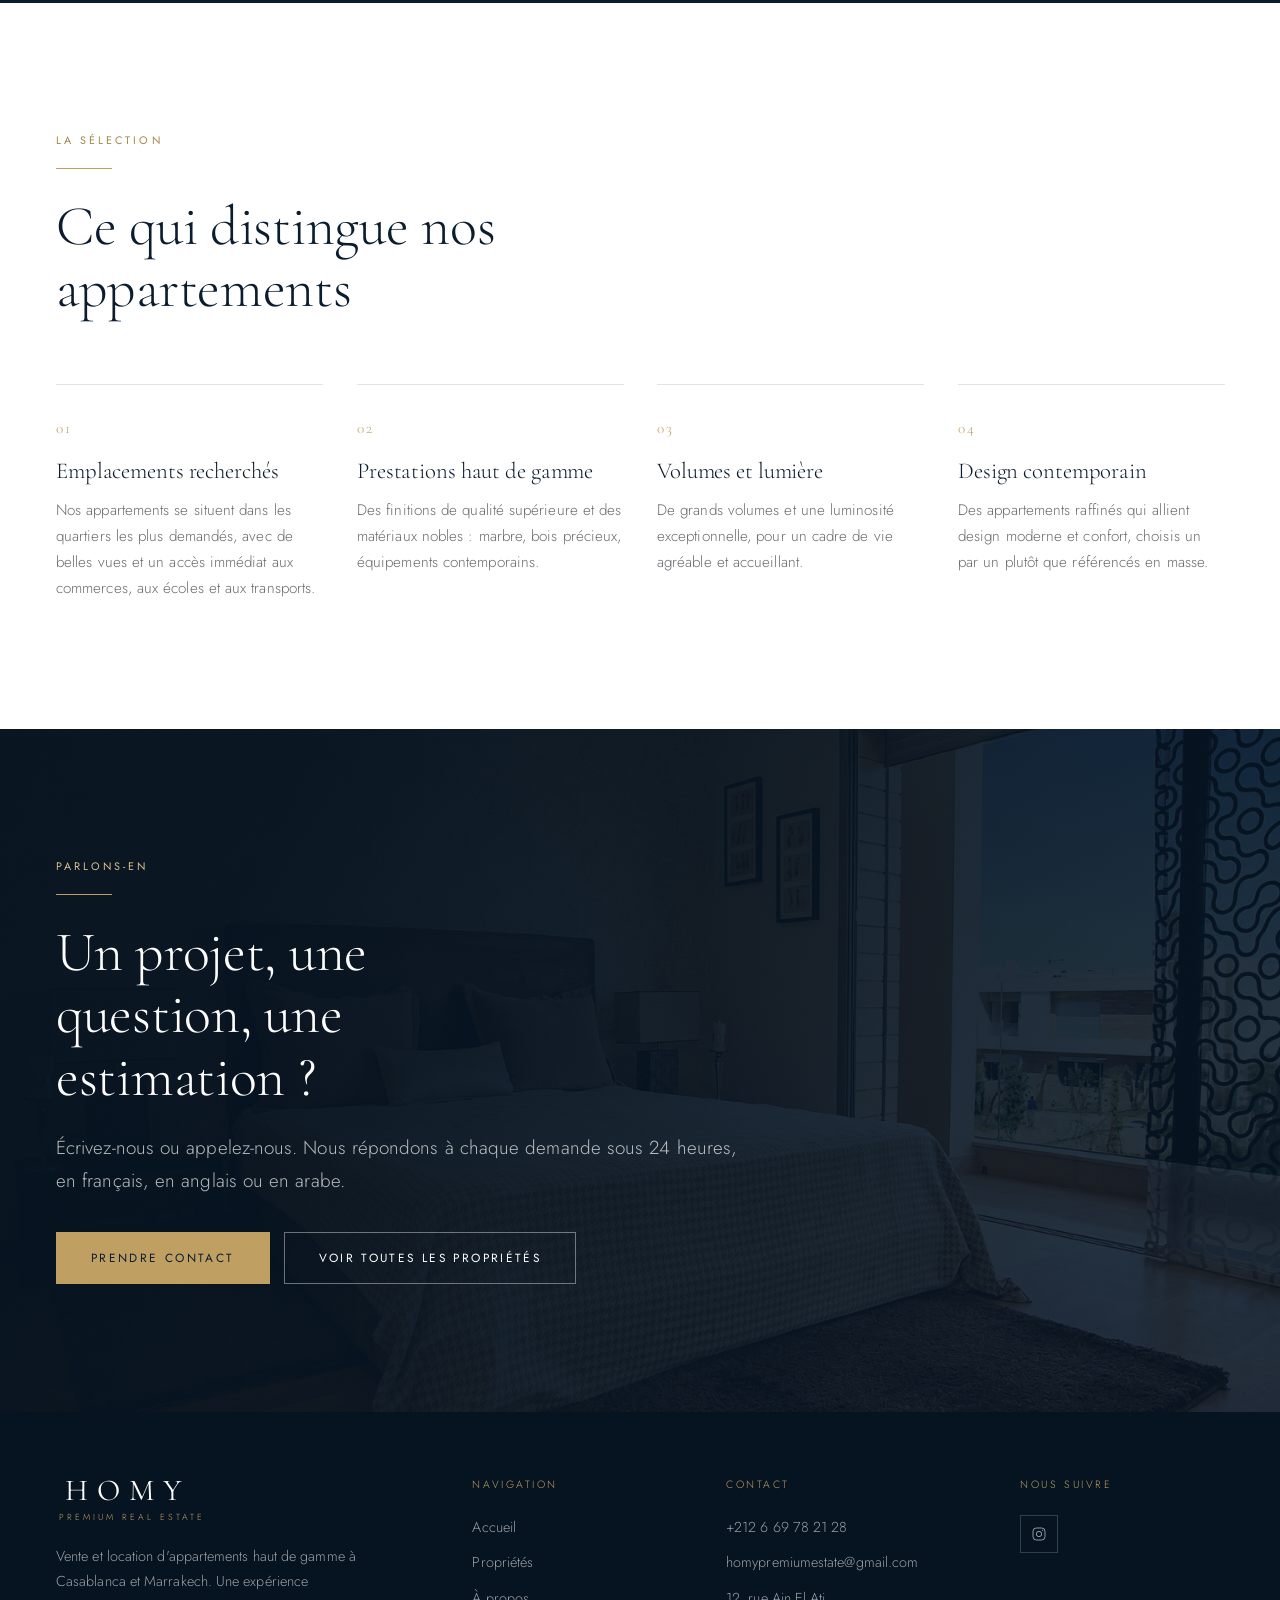
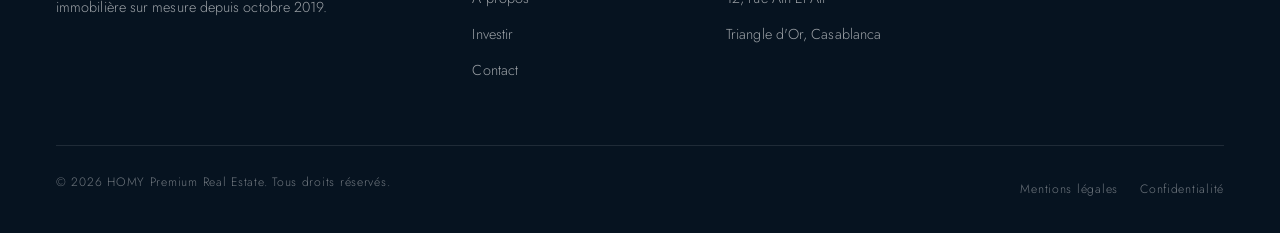
==== commit 5097cc19: "Remove the last stock photography from the site You asked for the Proprietes and Contact banners. Th" ====
--- a/a-propos.html
+++ b/a-propos.html
@@ -11,7 +11,6 @@
 
 <link rel="preconnect" href="https://fonts.googleapis.com">
 <link rel="preconnect" href="https://fonts.gstatic.com" crossorigin>
-<link rel="preconnect" href="https://images.unsplash.com" crossorigin>
 <link href="https://fonts.googleapis.com/css2?family=Cormorant+Garamond:wght@300;400;500&family=Jost:wght@200;300;400;500&display=swap" rel="stylesheet">
 <link rel="stylesheet" href="css/style.css">
 </head>
@@ -23,8 +22,8 @@
 <!-- ===================================================== PAGE HEADER -->
 <section class="page-hero">
   <div class="page-hero__media">
-    <img src="https://images.unsplash.com/photo-1600607687939-ce8a6c25118c?auto=format&fit=crop&w=1600&q=80"
-         alt="" fetchpriority="high" decoding="async" width="1600" height="1067">
+    <img src="img/villa-ain-diab-07.jpg"
+         alt="Coin petit-déjeuner, villa Aïn Diab" fetchpriority="high" decoding="async" width="1477" height="1065">
   </div>
   <div class="container">
     <nav class="breadcrumb" aria-label="Fil d'Ariane">
@@ -148,8 +147,8 @@
 <!-- ============================================================= CTA -->
 <section class="section cta-band">
   <div class="cta-band__media">
-    <img src="https://images.unsplash.com/photo-1600585154526-990dced4db0d?auto=format&fit=crop&w=1600&q=80"
-         alt="" loading="lazy" decoding="async" width="1600" height="1067">
+    <img src="img/villa-ain-diab-04.jpg"
+         alt="" loading="lazy" decoding="async" width="1535" height="1024">
   </div>
   <div class="container">
     <div data-reveal>
--- a/css/style.css
+++ b/css/style.css
@@ -14,17 +14,16 @@
      09. Property cards
      10. Why HOMY / feature grids
      11. Founder
-     12. Testimonials
-     13. Call-to-action band
-     14. Footer
-     15. Floating WhatsApp button
-     16. Interior page headers
-     17. Filters (properties page)
-     18. Single property page
-     19. About page
-     20. Invest page
-     21. Contact page
-     22. Reveal animations
+     12. Call-to-action band
+     13. Footer
+     14. Floating WhatsApp button
+     15. Interior page headers
+     16. Filters (properties page)
+     17. Single property page
+     18. About page
+     19. Invest page
+     20. Contact page
+     21. Reveal animations
    ========================================================================= */
 
 
@@ -812,49 +811,7 @@
 
 
 /* =========================================================================
-   12. TESTIMONIALS
-   ========================================================================= */
-.quote {
-  background: var(--white);
-  padding: 36px 30px;
-  height: 100%;
-  display: flex;
-  flex-direction: column;
-  border-top: 2px solid var(--gold);
-  box-shadow: var(--shadow-sm);
-}
-.quote__mark {
-  font-family: var(--font-serif);
-  font-size: 3.4rem;
-  line-height: 0.6;
-  color: var(--gold);
-  opacity: 0.5;
-  margin-bottom: 20px;
-}
-.quote__text {
-  font-family: var(--font-serif);
-  font-size: 1.16rem;
-  line-height: 1.6;
-  color: var(--navy);
-  margin-bottom: 26px;
-}
-.quote__author {
-  margin-top: auto;
-  font-size: 0.82rem;
-  letter-spacing: 0.1em;
-  color: var(--navy);
-}
-.quote__meta {
-  font-size: 0.7rem;
-  letter-spacing: 0.14em;
-  text-transform: uppercase;
-  color: var(--muted);
-  margin-top: 5px;
-}
-
-
-/* =========================================================================
-   13. CALL-TO-ACTION BAND
+   12. CALL-TO-ACTION BAND
    ========================================================================= */
 .cta-band {
   position: relative;
@@ -875,7 +832,7 @@
 
 
 /* =========================================================================
-   14. FOOTER
+   13. FOOTER
    ========================================================================= */
 .site-footer {
   background: var(--navy-deep);
@@ -933,7 +890,7 @@
 
 
 /* =========================================================================
-   15. FLOATING WHATSAPP BUTTON
+   14. FLOATING WHATSAPP BUTTON
    ========================================================================= */
 .wa-float {
   position: fixed;
@@ -970,7 +927,7 @@
 
 
 /* =========================================================================
-   16. INTERIOR PAGE HEADERS
+   15. INTERIOR PAGE HEADERS
    ========================================================================= */
 .page-hero {
   position: relative;
@@ -1008,7 +965,7 @@
 
 
 /* =========================================================================
-   17. FILTERS (PROPERTIES PAGE)
+   16. FILTERS (PROPERTIES PAGE)
    ========================================================================= */
 .filters {
   background: var(--cream);
@@ -1064,21 +1021,25 @@
 
 
 /* =========================================================================
-   18. SINGLE PROPERTY PAGE
+   17. SINGLE PROPERTY PAGE
    ========================================================================= */
 .gallery { position: relative; background: var(--navy-deep); }
+/* The photo is shown whole, never cropped, centred on the deep navy field.
+   Property photos arrive both upright and sideways, and cropping an upright
+   one into a wide banner throws most of the room away.                     */
 .gallery__stage {
   position: relative;
-  aspect-ratio: 4 / 3;
+  aspect-ratio: 4 / 5;
   overflow: hidden;
-}
-@media (min-width: 760px) { .gallery__stage { aspect-ratio: 21 / 10; } }
+  background: var(--navy-deep);
+}
+@media (min-width: 760px) { .gallery__stage { aspect-ratio: 16 / 9; } }
 
 .gallery__stage img {
   position: absolute;
   inset: 0;
   width: 100%; height: 100%;
-  object-fit: cover;
+  object-fit: contain;
   opacity: 0;
   transition: opacity 0.65s var(--ease);
 }
@@ -1241,7 +1202,7 @@
 
 
 /* =========================================================================
-   19. ABOUT PAGE
+   18. ABOUT PAGE
    ========================================================================= */
 .split { display: grid; gap: 40px; align-items: center; }
 @media (min-width: 900px) { .split { grid-template-columns: 1fr 1fr; gap: 70px; } }
@@ -1265,7 +1226,7 @@
 
 
 /* =========================================================================
-   20. INVEST PAGE
+   19. INVEST PAGE
    ========================================================================= */
 .figure-grid {
   display: grid;
@@ -1349,7 +1310,7 @@
 
 
 /* =========================================================================
-   21. CONTACT PAGE
+   20. CONTACT PAGE
    ========================================================================= */
 .contact-layout { display: grid; gap: 50px; align-items: start; }
 @media (min-width: 1000px) { .contact-layout { grid-template-columns: 1.25fr 1fr; gap: 80px; } }
@@ -1407,7 +1368,7 @@
 
 
 /* =========================================================================
-   22. REVEAL ANIMATIONS
+   21. REVEAL ANIMATIONS
    ========================================================================= */
 [data-reveal] {
   opacity: 0;
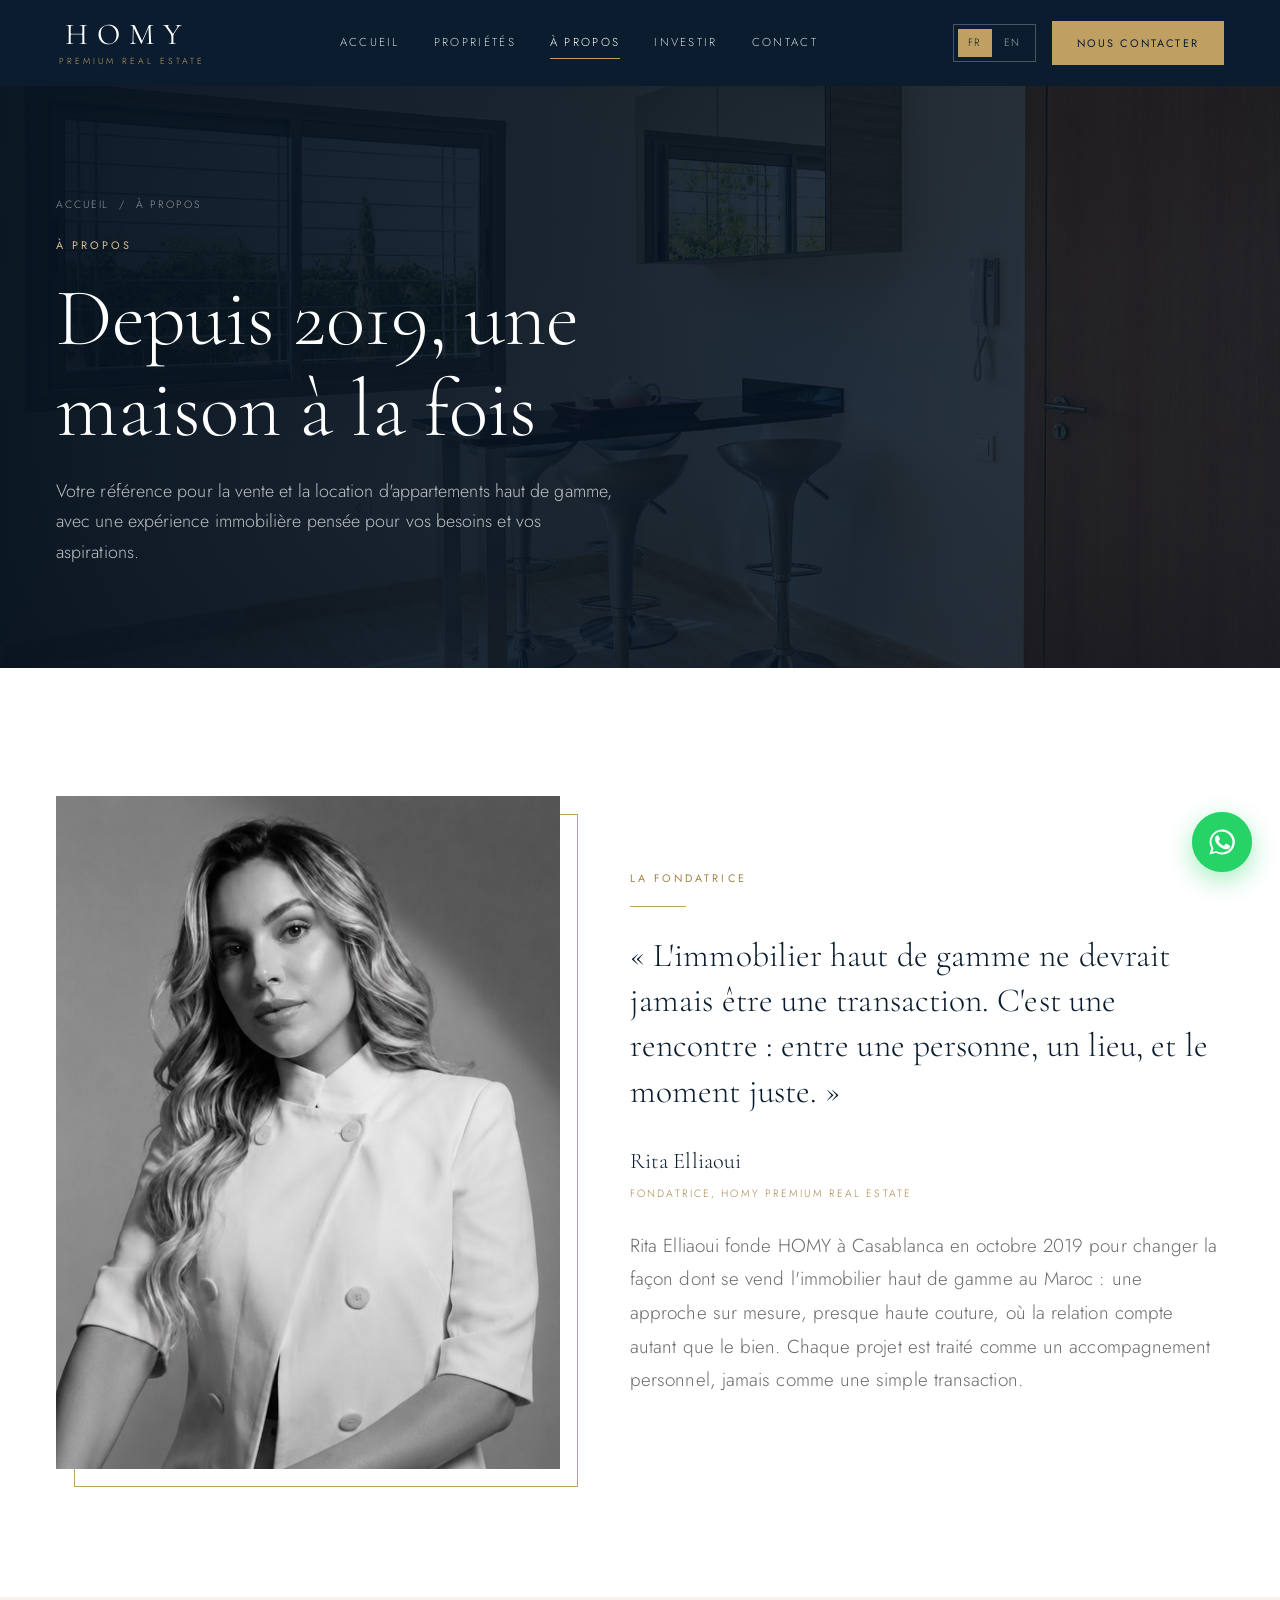
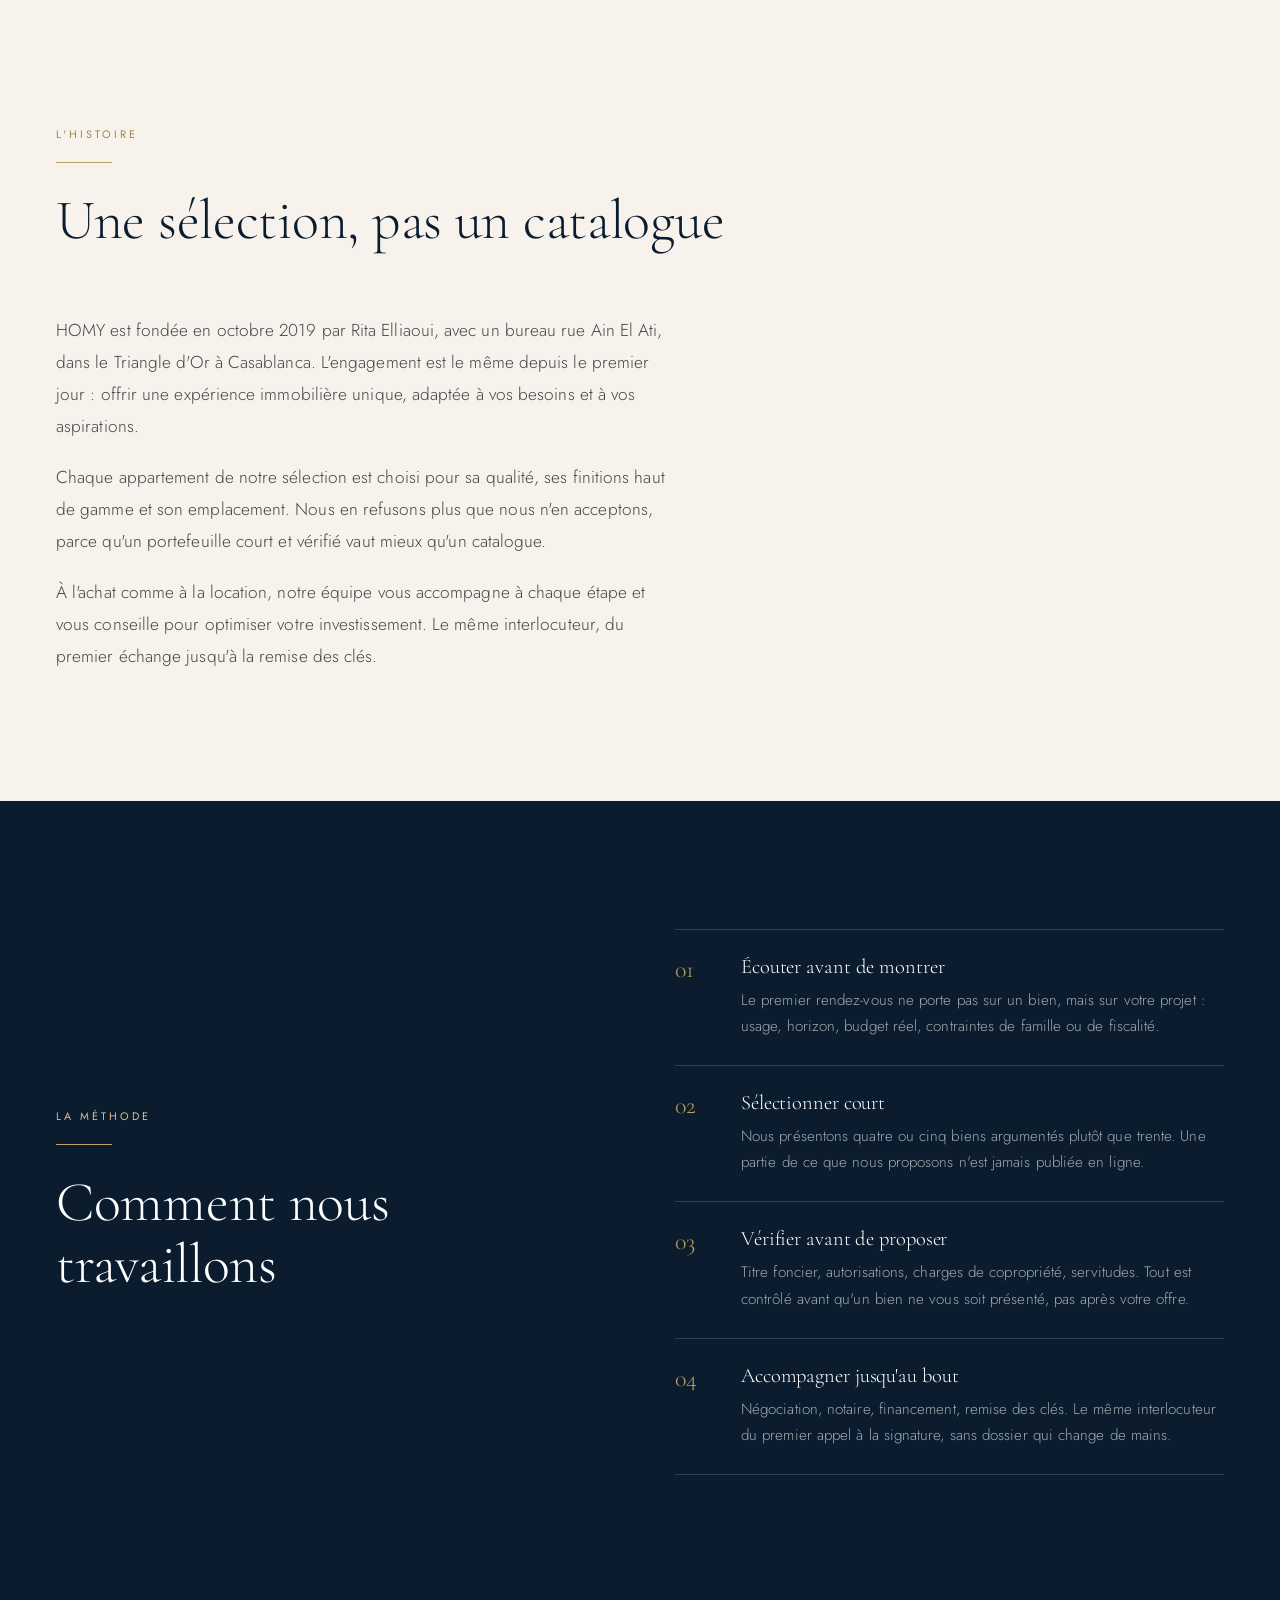
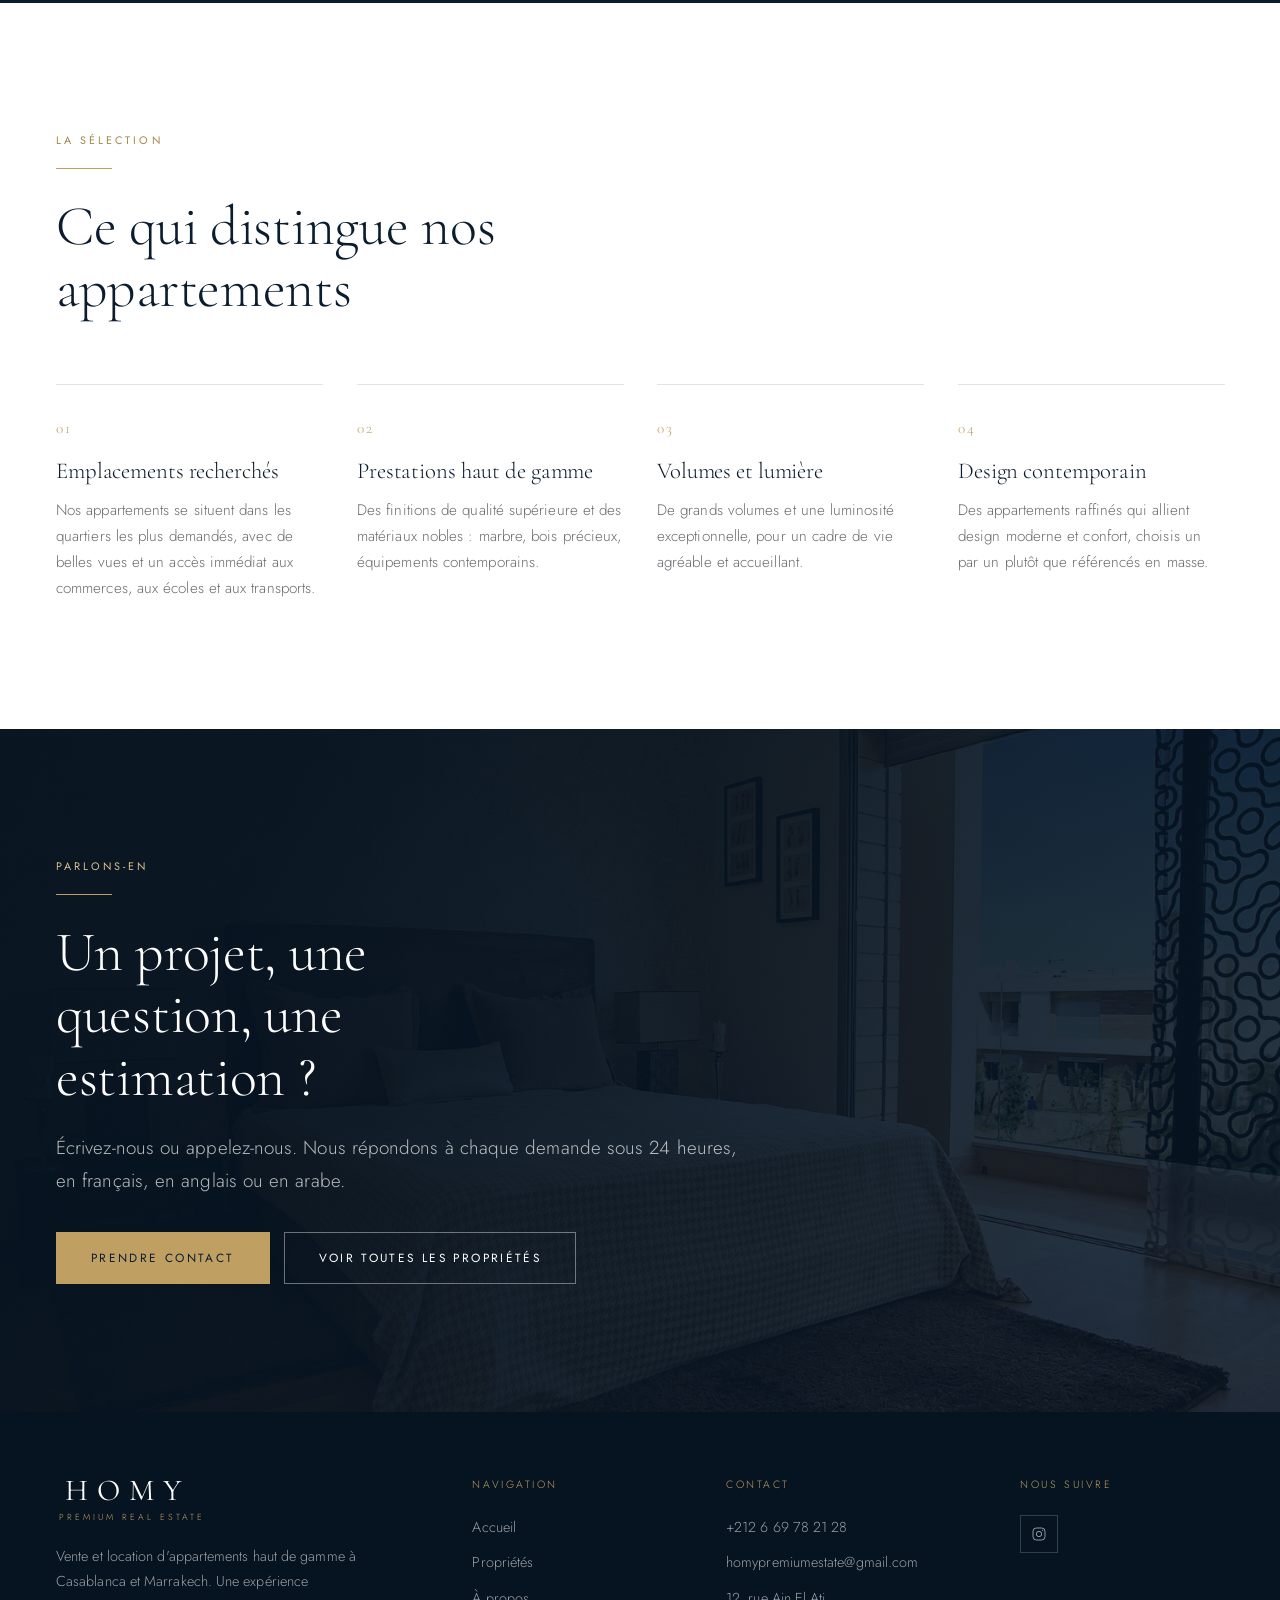
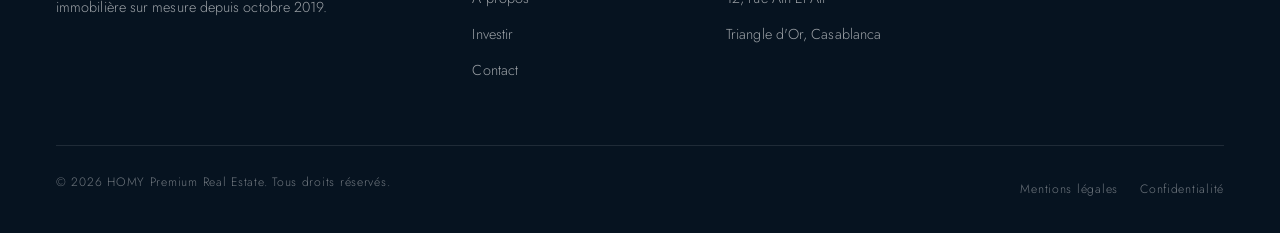
==== commit 6f3da360: "Use the full-resolution founder portrait and fix mobile contrast Portrait - Replaces the version cro" ====
--- a/a-propos.html
+++ b/a-propos.html
@@ -44,7 +44,7 @@
       <div class="founder__media" data-reveal>
         <img src="img/rita-elliaoui.jpg"
              alt="Rita Elliaoui, fondatrice de HOMY Premium Real Estate"
-             loading="lazy" decoding="async" width="660" height="880">
+             loading="lazy" decoding="async" width="841" height="1122">
       </div>
       <div data-reveal data-reveal-delay="2">
         <span class="eyebrow" data-i18n="founder.eyebrow"></span>
--- a/css/style.css
+++ b/css/style.css
@@ -502,12 +502,29 @@
 }
 @keyframes heroZoom { to { transform: scale(1); } }
 
+/* Real photography is bright — sunlight, sky, water. The scrim is heavy at
+   the bottom where the headline sits and at the very top behind the logo
+   and menu, and lifts through the middle so the photograph still reads. */
 .hero__media::after {
   content: "";
   position: absolute;
   inset: 0;
-  background:
-    linear-gradient(to top, rgba(6,19,32,0.92) 0%, rgba(6,19,32,0.42) 45%, rgba(6,19,32,0.55) 100%);
+  background: linear-gradient(to top,
+    rgba(6,19,32,0.94) 0%,
+    rgba(6,19,32,0.86) 34%,
+    rgba(6,19,32,0.52) 62%,
+    rgba(6,19,32,0.38) 80%,
+    rgba(6,19,32,0.82) 100%);
+}
+
+/* On wide screens the text sits left, so darken that side instead of
+   flattening the whole picture. */
+@media (min-width: 1060px) {
+  .hero__media::after {
+    background:
+      linear-gradient(to right, rgba(6,19,32,0.88) 0%, rgba(6,19,32,0.45) 52%, rgba(6,19,32,0.22) 100%),
+      linear-gradient(to top, rgba(6,19,32,0.72) 0%, rgba(6,19,32,0.20) 38%, rgba(6,19,32,0.14) 74%, rgba(6,19,32,0.74) 100%);
+  }
 }
 
 .hero__inner {
@@ -824,7 +841,12 @@
 .cta-band__media::after {
   content: "";
   position: absolute; inset: 0;
-  background: linear-gradient(120deg, rgba(6,19,32,0.94) 20%, rgba(6,19,32,0.55) 100%);
+  background: linear-gradient(to bottom, rgba(6,19,32,0.88), rgba(6,19,32,0.94));
+}
+@media (min-width: 760px) {
+  .cta-band__media::after {
+    background: linear-gradient(120deg, rgba(6,19,32,0.94) 20%, rgba(6,19,32,0.55) 100%);
+  }
 }
 .cta-band .container { position: relative; z-index: 2; }
 .cta-band h2 { color: var(--white); max-width: 18ch; }
@@ -941,11 +963,20 @@
   .page-hero { padding-top: calc(var(--header-h) + 110px); padding-bottom: 100px; }
 }
 .page-hero__media { position: absolute; inset: 0; }
-.page-hero__media img { width: 100%; height: 100%; object-fit: cover; opacity: 0.42; }
+.page-hero__media img { width: 100%; height: 100%; object-fit: cover; opacity: 0.38; }
+
+/* On a phone the heading runs the full width, so darken top to bottom.
+   From tablet up the text sits left and the picture can breathe on the
+   right.                                                                */
 .page-hero__media::after {
   content: "";
   position: absolute; inset: 0;
-  background: linear-gradient(to right, rgba(6,19,32,0.92), rgba(6,19,32,0.5));
+  background: linear-gradient(to bottom, rgba(6,19,32,0.82), rgba(6,19,32,0.9));
+}
+@media (min-width: 760px) {
+  .page-hero__media::after {
+    background: linear-gradient(to right, rgba(6,19,32,0.92), rgba(6,19,32,0.55));
+  }
 }
 .page-hero .container { position: relative; z-index: 2; }
 .page-hero h1 { color: var(--white); max-width: 16ch; margin-bottom: 20px; }
